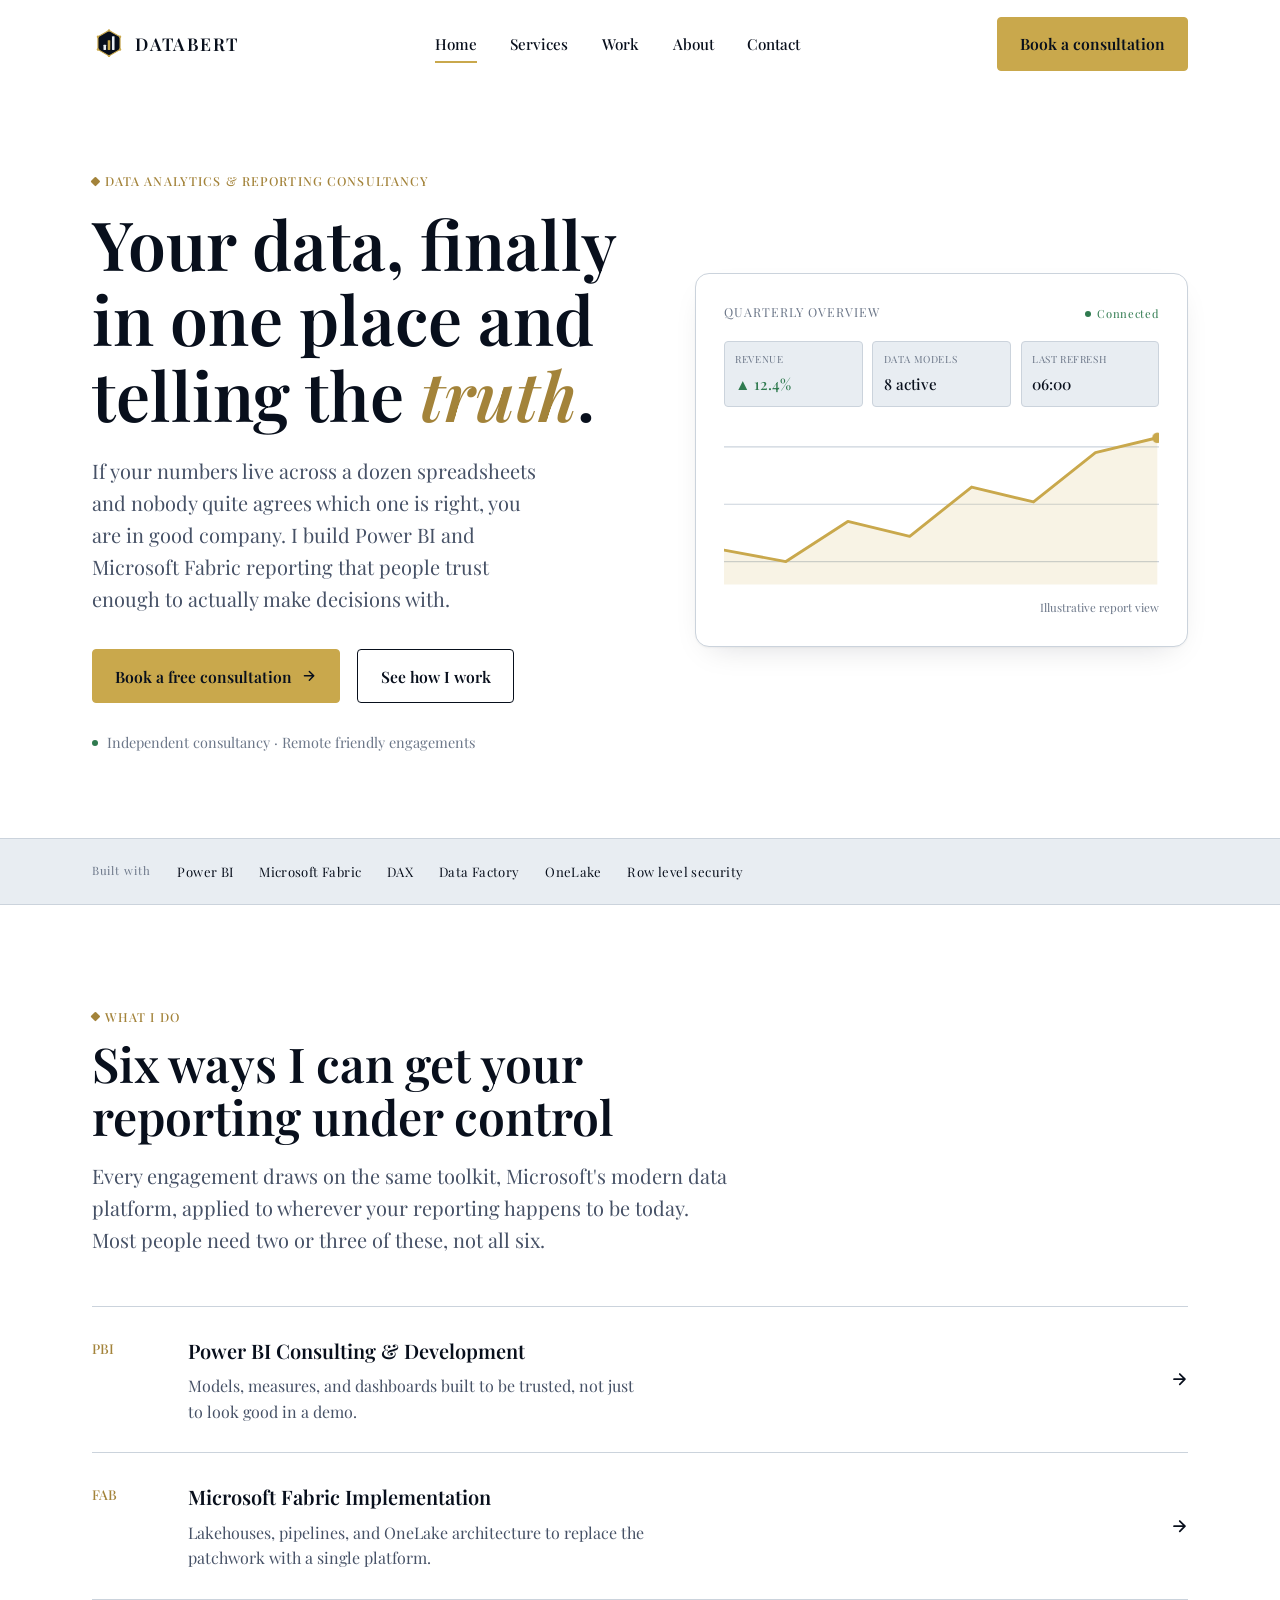
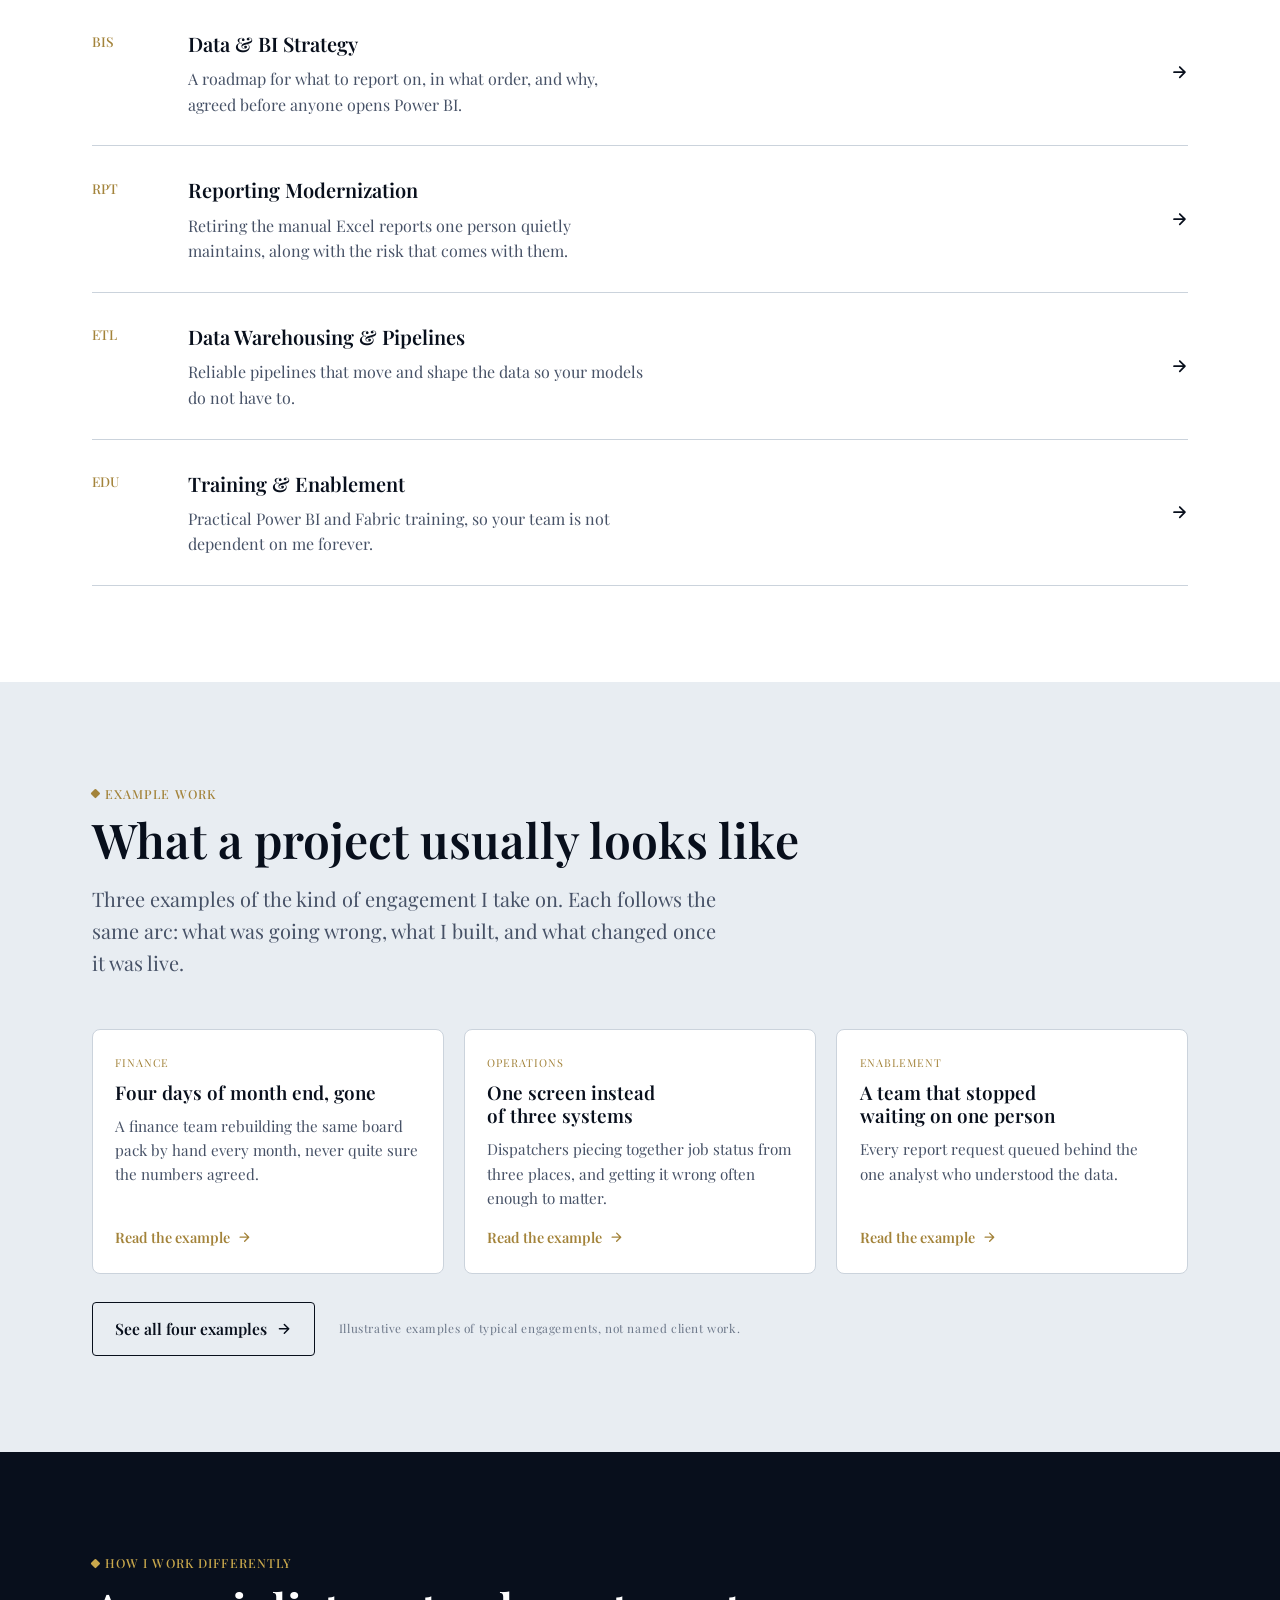
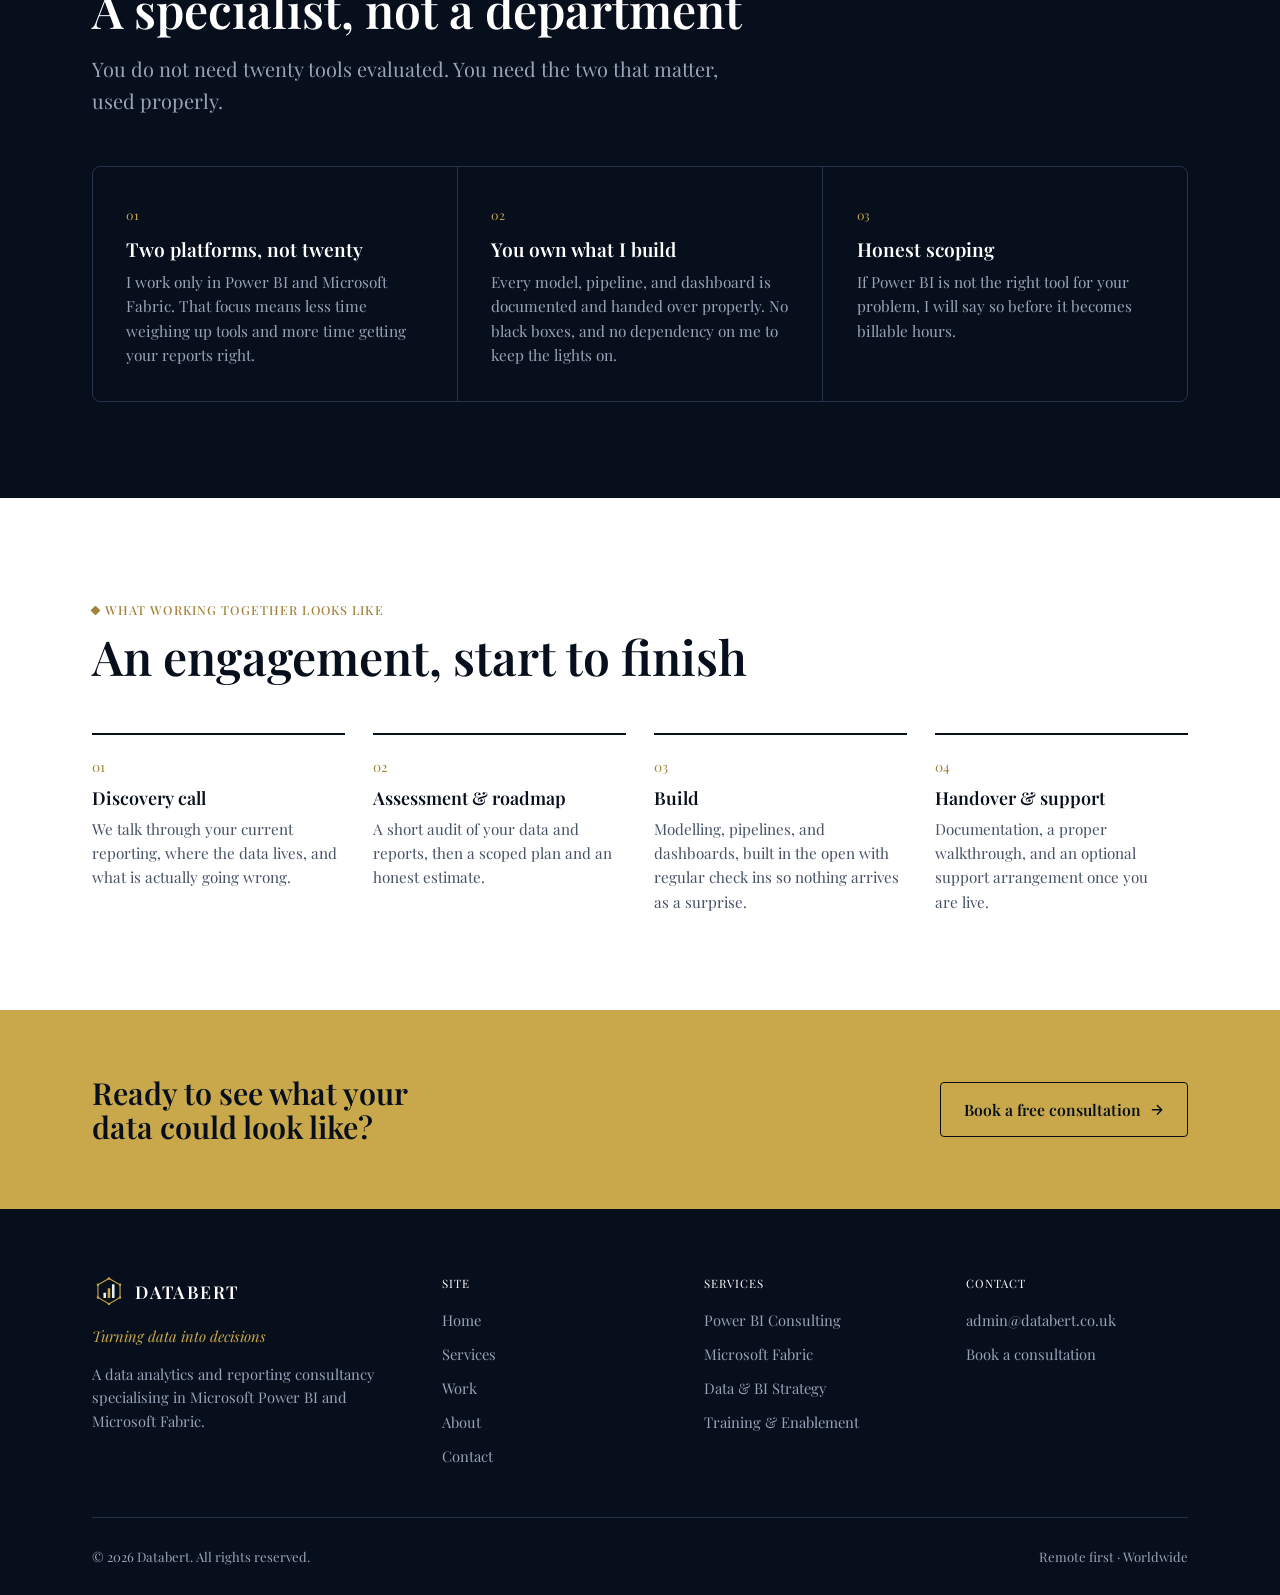
==== databertwebsite/index.html @ 3f6a96e6 "Add files via upload" ====
<!DOCTYPE html>
<html lang="en">
<head>
<meta charset="UTF-8" />
<meta name="viewport" content="width=device-width, initial-scale=1.0" />
<title>Databert · Power BI &amp; Microsoft Fabric Consultancy</title>
<meta name="description" content="Databert is a data analytics and reporting consultancy specialising in Microsoft Power BI and Microsoft Fabric. Data models, pipelines, and dashboards built to be trusted." />
<link rel="canonical" href="https://www.databert.co.uk/" />

<meta property="og:type" content="website" />
<meta property="og:title" content="Databert · Power BI & Microsoft Fabric Consultancy" />
<meta property="og:description" content="Data analytics and reporting consultancy specialising in Microsoft Power BI and Microsoft Fabric." />
<meta property="og:url" content="https://www.databert.co.uk/" />
<meta name="twitter:card" content="summary" />

<link rel="icon" type="image/svg+xml" href="assets/favicon.svg" />
<link rel="preconnect" href="https://fonts.googleapis.com" />
<link rel="preconnect" href="https://fonts.gstatic.com" crossorigin />
<link href="https://fonts.googleapis.com/css2?family=Playfair+Display:ital,wght@0,400;0,500;0,600;0,700;0,800;1,400;1,500;1,600;1,700&amp;display=swap" rel="stylesheet" />
<link rel="stylesheet" href="css/style.css" />
</head>
<body>

<header class="site-header">
  <div class="container nav">
    <a href="index.html" class="nav__brand">
      <svg class="nav__mark" viewBox="0 0 40 40" fill="none" xmlns="http://www.w3.org/2000/svg" aria-hidden="true">
        <path d="M20,4 L33,11.5 L33,26.5 L20,34 L7,26.5 L7,11.5 Z" fill="#080F1C" stroke="#C9A84C" stroke-width="1.3"/>
        <circle cx="20" cy="4" r="1.4" fill="#C9A84C"/>
        <circle cx="33" cy="11.5" r="1.4" fill="#C9A84C"/>
        <circle cx="33" cy="26.5" r="1.4" fill="#C9A84C"/>
        <circle cx="20" cy="34" r="1.4" fill="#C9A84C"/>
        <circle cx="7" cy="26.5" r="1.4" fill="#C9A84C"/>
        <circle cx="7" cy="11.5" r="1.4" fill="#C9A84C"/>
        <rect x="13.5" y="21" width="3" height="6" rx="0.5" fill="#E8EDF2"/>
        <rect x="18.5" y="15.5" width="3" height="11.5" rx="0.5" fill="#C9A84C"/>
        <rect x="23.5" y="11" width="3" height="16" rx="0.5" fill="#E8EDF2"/>
      </svg>
      <span class="nav__word">Databert</span>
    </a>
    <nav class="nav__links" aria-label="Primary">
      <a class="nav__link" href="index.html">Home</a>
      <a class="nav__link" href="services.html">Services</a>
      <a class="nav__link" href="work.html">Work</a>
      <a class="nav__link" href="about.html">About</a>
      <a class="nav__link" href="contact.html">Contact</a>
      <a class="btn btn--primary nav__cta--mobile" href="contact.html">Book a consultation</a>
    </nav>
    <div class="nav__right">
      <a class="btn btn--primary nav__cta--desktop" href="contact.html">Book a consultation</a>
      <button class="nav__toggle" aria-label="Toggle menu" aria-expanded="false">
        <span></span><span></span><span></span>
      </button>
    </div>
  </div>
</header>

<main>

  <!-- ============ HERO ============ -->
  <section class="hero">
    <div class="container hero__grid">
      <div>
        <span class="eyebrow">Data analytics &amp; reporting consultancy</span>
        <h1 class="hero__title">Your data, finally in one place and telling the <em>truth</em>.</h1>
        <p class="hero__lead">If your numbers live across a dozen spreadsheets and nobody quite agrees which one is right, you are in good company. I build Power BI and Microsoft Fabric reporting that people trust enough to actually make decisions with.</p>
        <div class="hero__actions">
          <a href="contact.html" class="btn btn--primary">
            Book a free consultation
            <svg class="btn__arrow" viewBox="0 0 16 16" fill="none" xmlns="http://www.w3.org/2000/svg" aria-hidden="true"><path d="M3.5 8h9M8.5 3.5 13 8l-4.5 4.5" stroke="currentColor" stroke-width="1.5" stroke-linecap="round" stroke-linejoin="round"/></svg>
          </a>
          <a href="services.html" class="btn btn--ghost">See how I work</a>
        </div>
        <p class="hero__meta">Independent consultancy · Remote friendly engagements</p>
      </div>

      <div>
        <div class="report-card" role="img" aria-label="Illustrative Power BI style report showing a rising trend line and summary metrics">
          <div class="report-card__head">
            <span class="report-card__title">Quarterly overview</span>
            <span class="report-card__live">Connected</span>
          </div>

          <div class="report-card__chips">
            <div class="chip">
              <span class="chip__label">Revenue</span>
              <span class="chip__value chip__value--up">▲ 12.4%</span>
            </div>
            <div class="chip">
              <span class="chip__label">Data models</span>
              <span class="chip__value">8 active</span>
            </div>
            <div class="chip">
              <span class="chip__label">Last refresh</span>
              <span class="chip__value">06:00</span>
            </div>
          </div>

          <svg class="report-card__chart" viewBox="0 0 380 140" fill="none" xmlns="http://www.w3.org/2000/svg" aria-hidden="true">
            <line class="chart-grid" x1="0" y1="20" x2="380" y2="20"/>
            <line class="chart-grid" x1="0" y1="70" x2="380" y2="70"/>
            <line class="chart-grid" x1="0" y1="120" x2="380" y2="120"/>
            <path class="chart-area" d="M0,110 L54,120 L108,85 L162,98 L216,55 L270,68 L324,25 L378,12 L378,140 L0,140 Z"/>
            <path class="chart-line chart-line--animated" d="M0,110 L54,120 L108,85 L162,98 L216,55 L270,68 L324,25 L378,12"/>
            <circle class="chart-dot" cx="378" cy="12" r="4.5"/>
          </svg>

          <p class="report-card__foot">Illustrative report view</p>
        </div>
      </div>
    </div>
  </section>

  <!-- ============ CAPABILITY STRIP ============ -->
  <div class="strip">
    <div class="container strip__inner">
      <span class="strip__label">Built with</span>
      <div class="strip__list">
        <span>Power BI</span>
        <span>Microsoft Fabric</span>
        <span>DAX</span>
        <span>Data Factory</span>
        <span>OneLake</span>
        <span>Row level security</span>
      </div>
    </div>
  </div>

  <!-- ============ SERVICES ============ -->
  <section class="section" id="services">
    <div class="container">
      <div class="section__head">
        <span class="eyebrow">What I do</span>
        <h2 class="section__title">Six ways I can get your reporting under control</h2>
        <p class="section__lead">Every engagement draws on the same toolkit, Microsoft's modern data platform, applied to wherever your reporting happens to be today. Most people need two or three of these, not all six.</p>
      </div>

      <div class="services-list">
        <a class="service-row" href="services.html#power-bi">
          <span class="service-row__code">PBI</span>
          <div class="service-row__body">
            <div class="service-row__name">Power BI Consulting &amp; Development</div>
            <p class="service-row__desc">Models, measures, and dashboards built to be trusted, not just to look good in a demo.</p>
          </div>
          <svg class="service-row__arrow" viewBox="0 0 16 16" fill="none" xmlns="http://www.w3.org/2000/svg" aria-hidden="true"><path d="M3.5 8h9M8.5 3.5 13 8l-4.5 4.5" stroke="currentColor" stroke-width="1.5" stroke-linecap="round" stroke-linejoin="round"/></svg>
        </a>
        <a class="service-row" href="services.html#fabric">
          <span class="service-row__code">FAB</span>
          <div class="service-row__body">
            <div class="service-row__name">Microsoft Fabric Implementation</div>
            <p class="service-row__desc">Lakehouses, pipelines, and OneLake architecture to replace the patchwork with a single platform.</p>
          </div>
          <svg class="service-row__arrow" viewBox="0 0 16 16" fill="none" xmlns="http://www.w3.org/2000/svg" aria-hidden="true"><path d="M3.5 8h9M8.5 3.5 13 8l-4.5 4.5" stroke="currentColor" stroke-width="1.5" stroke-linecap="round" stroke-linejoin="round"/></svg>
        </a>
        <a class="service-row" href="services.html#strategy">
          <span class="service-row__code">BIS</span>
          <div class="service-row__body">
            <div class="service-row__name">Data &amp; BI Strategy</div>
            <p class="service-row__desc">A roadmap for what to report on, in what order, and why, agreed before anyone opens Power BI.</p>
          </div>
          <svg class="service-row__arrow" viewBox="0 0 16 16" fill="none" xmlns="http://www.w3.org/2000/svg" aria-hidden="true"><path d="M3.5 8h9M8.5 3.5 13 8l-4.5 4.5" stroke="currentColor" stroke-width="1.5" stroke-linecap="round" stroke-linejoin="round"/></svg>
        </a>
        <a class="service-row" href="services.html#reporting">
          <span class="service-row__code">RPT</span>
          <div class="service-row__body">
            <div class="service-row__name">Reporting Modernization</div>
            <p class="service-row__desc">Retiring the manual Excel reports one person quietly maintains, along with the risk that comes with them.</p>
          </div>
          <svg class="service-row__arrow" viewBox="0 0 16 16" fill="none" xmlns="http://www.w3.org/2000/svg" aria-hidden="true"><path d="M3.5 8h9M8.5 3.5 13 8l-4.5 4.5" stroke="currentColor" stroke-width="1.5" stroke-linecap="round" stroke-linejoin="round"/></svg>
        </a>
        <a class="service-row" href="services.html#data-warehousing">
          <span class="service-row__code">ETL</span>
          <div class="service-row__body">
            <div class="service-row__name">Data Warehousing &amp; Pipelines</div>
            <p class="service-row__desc">Reliable pipelines that move and shape the data so your models do not have to.</p>
          </div>
          <svg class="service-row__arrow" viewBox="0 0 16 16" fill="none" xmlns="http://www.w3.org/2000/svg" aria-hidden="true"><path d="M3.5 8h9M8.5 3.5 13 8l-4.5 4.5" stroke="currentColor" stroke-width="1.5" stroke-linecap="round" stroke-linejoin="round"/></svg>
        </a>
        <a class="service-row" href="services.html#training">
          <span class="service-row__code">EDU</span>
          <div class="service-row__body">
            <div class="service-row__name">Training &amp; Enablement</div>
            <p class="service-row__desc">Practical Power BI and Fabric training, so your team is not dependent on me forever.</p>
          </div>
          <svg class="service-row__arrow" viewBox="0 0 16 16" fill="none" xmlns="http://www.w3.org/2000/svg" aria-hidden="true"><path d="M3.5 8h9M8.5 3.5 13 8l-4.5 4.5" stroke="currentColor" stroke-width="1.5" stroke-linecap="round" stroke-linejoin="round"/></svg>
        </a>
      </div>
    </div>
  </section>

  <!-- ============ EXAMPLE WORK ============ -->
  <section class="section section--alt">
    <div class="container">
      <div class="section__head">
        <span class="eyebrow">Example work</span>
        <h2 class="section__title">What a project usually looks like</h2>
        <p class="section__lead">Three examples of the kind of engagement I take on. Each follows the same arc: what was going wrong, what I built, and what changed once it was live.</p>
      </div>

      <div class="case-grid">
        <a class="case-card" href="work.html#month-end">
          <span class="case-card__tag">Finance</span>
          <h3 class="case-card__title">Four days of month end, gone</h3>
          <p class="case-card__desc">A finance team rebuilding the same board pack by hand every month, never quite sure the numbers agreed.</p>
          <span class="case-card__more">Read the example
            <svg class="btn__arrow" viewBox="0 0 16 16" fill="none" xmlns="http://www.w3.org/2000/svg" aria-hidden="true"><path d="M3.5 8h9M8.5 3.5 13 8l-4.5 4.5" stroke="currentColor" stroke-width="1.5" stroke-linecap="round" stroke-linejoin="round"/></svg>
          </span>
        </a>
        <a class="case-card" href="work.html#operations">
          <span class="case-card__tag">Operations</span>
          <h3 class="case-card__title">One screen instead of three systems</h3>
          <p class="case-card__desc">Dispatchers piecing together job status from three places, and getting it wrong often enough to matter.</p>
          <span class="case-card__more">Read the example
            <svg class="btn__arrow" viewBox="0 0 16 16" fill="none" xmlns="http://www.w3.org/2000/svg" aria-hidden="true"><path d="M3.5 8h9M8.5 3.5 13 8l-4.5 4.5" stroke="currentColor" stroke-width="1.5" stroke-linecap="round" stroke-linejoin="round"/></svg>
          </span>
        </a>
        <a class="case-card" href="work.html#self-service">
          <span class="case-card__tag">Enablement</span>
          <h3 class="case-card__title">A team that stopped waiting on one person</h3>
          <p class="case-card__desc">Every report request queued behind the one analyst who understood the data.</p>
          <span class="case-card__more">Read the example
            <svg class="btn__arrow" viewBox="0 0 16 16" fill="none" xmlns="http://www.w3.org/2000/svg" aria-hidden="true"><path d="M3.5 8h9M8.5 3.5 13 8l-4.5 4.5" stroke="currentColor" stroke-width="1.5" stroke-linecap="round" stroke-linejoin="round"/></svg>
          </span>
        </a>
      </div>

      <div class="case-foot">
        <a href="work.html" class="btn btn--ghost">
          See all four examples
          <svg class="btn__arrow" viewBox="0 0 16 16" fill="none" xmlns="http://www.w3.org/2000/svg" aria-hidden="true"><path d="M3.5 8h9M8.5 3.5 13 8l-4.5 4.5" stroke="currentColor" stroke-width="1.5" stroke-linecap="round" stroke-linejoin="round"/></svg>
        </a>
        <p class="case-note">Illustrative examples of typical engagements, not named client work.</p>
      </div>
    </div>
  </section>

  <!-- ============ WHY DATABERT ============ -->
  <section class="section section--dark">
    <div class="container">
      <div class="section__head">
        <span class="eyebrow">How I work differently</span>
        <h2 class="section__title">A specialist, not a department</h2>
        <p class="section__lead">You do not need twenty tools evaluated. You need the two that matter, used properly.</p>
      </div>

      <div class="principles">
        <div class="principle-card">
          <span class="principle-card__num">01</span>
          <h3 class="principle-card__title">Two platforms, not twenty</h3>
          <p class="principle-card__desc">I work only in Power BI and Microsoft Fabric. That focus means less time weighing up tools and more time getting your reports right.</p>
        </div>
        <div class="principle-card">
          <span class="principle-card__num">02</span>
          <h3 class="principle-card__title">You own what I build</h3>
          <p class="principle-card__desc">Every model, pipeline, and dashboard is documented and handed over properly. No black boxes, and no dependency on me to keep the lights on.</p>
        </div>
        <div class="principle-card">
          <span class="principle-card__num">03</span>
          <h3 class="principle-card__title">Honest scoping</h3>
          <p class="principle-card__desc">If Power BI is not the right tool for your problem, I will say so before it becomes billable hours.</p>
        </div>
      </div>
    </div>
  </section>

  <!-- ============ PROCESS ============ -->
  <section class="section">
    <div class="container">
      <div class="section__head">
        <span class="eyebrow">What working together looks like</span>
        <h2 class="section__title">An engagement, start to finish</h2>
      </div>

      <div class="process">
        <div class="process__step">
          <span class="process__num">01</span>
          <h3 class="process__title">Discovery call</h3>
          <p class="process__desc">We talk through your current reporting, where the data lives, and what is actually going wrong.</p>
        </div>
        <div class="process__step">
          <span class="process__num">02</span>
          <h3 class="process__title">Assessment &amp; roadmap</h3>
          <p class="process__desc">A short audit of your data and reports, then a scoped plan and an honest estimate.</p>
        </div>
        <div class="process__step">
          <span class="process__num">03</span>
          <h3 class="process__title">Build</h3>
          <p class="process__desc">Modelling, pipelines, and dashboards, built in the open with regular check ins so nothing arrives as a surprise.</p>
        </div>
        <div class="process__step">
          <span class="process__num">04</span>
          <h3 class="process__title">Handover &amp; support</h3>
          <p class="process__desc">Documentation, a proper walkthrough, and an optional support arrangement once you are live.</p>
        </div>
      </div>
    </div>
  </section>

  <!-- ============ CTA BAND ============ -->
  <section class="cta-band">
    <div class="container cta-band__inner">
      <h2 class="cta-band__title">Ready to see what your data could look like?</h2>
      <a href="contact.html" class="btn btn--ghost">
        Book a free consultation
        <svg class="btn__arrow" viewBox="0 0 16 16" fill="none" xmlns="http://www.w3.org/2000/svg" aria-hidden="true"><path d="M3.5 8h9M8.5 3.5 13 8l-4.5 4.5" stroke="currentColor" stroke-width="1.5" stroke-linecap="round" stroke-linejoin="round"/></svg>
      </a>
    </div>
  </section>

</main>

<footer class="site-footer">
  <div class="container">
    <div class="footer__grid">
      <div>
        <a href="index.html" class="footer__brand">
          <svg class="nav__mark" viewBox="0 0 40 40" fill="none" xmlns="http://www.w3.org/2000/svg" aria-hidden="true">
            <path d="M20,4 L33,11.5 L33,26.5 L20,34 L7,26.5 L7,11.5 Z" fill="#080F1C" stroke="#C9A84C" stroke-width="1.3"/>
            <circle cx="20" cy="4" r="1.4" fill="#C9A84C"/>
            <circle cx="33" cy="11.5" r="1.4" fill="#C9A84C"/>
            <circle cx="33" cy="26.5" r="1.4" fill="#C9A84C"/>
            <circle cx="20" cy="34" r="1.4" fill="#C9A84C"/>
            <circle cx="7" cy="26.5" r="1.4" fill="#C9A84C"/>
            <circle cx="7" cy="11.5" r="1.4" fill="#C9A84C"/>
            <rect x="13.5" y="21" width="3" height="6" rx="0.5" fill="#E8EDF2"/>
            <rect x="18.5" y="15.5" width="3" height="11.5" rx="0.5" fill="#C9A84C"/>
            <rect x="23.5" y="11" width="3" height="16" rx="0.5" fill="#E8EDF2"/>
          </svg>
          <span class="nav__word">Databert</span>
        </a>
        <p class="footer__tagline">Turning data into decisions</p>
        <p class="footer__desc">A data analytics and reporting consultancy specialising in Microsoft Power BI and Microsoft Fabric.</p>
      </div>

      <div>
        <div class="footer__heading">Site</div>
        <div class="footer__links">
          <a href="index.html">Home</a>
          <a href="services.html">Services</a>
          <a href="work.html">Work</a>
          <a href="about.html">About</a>
          <a href="contact.html">Contact</a>
        </div>
      </div>

      <div>
        <div class="footer__heading">Services</div>
        <div class="footer__links">
          <a href="services.html#power-bi">Power BI Consulting</a>
          <a href="services.html#fabric">Microsoft Fabric</a>
          <a href="services.html#strategy">Data &amp; BI Strategy</a>
          <a href="services.html#training">Training &amp; Enablement</a>
        </div>
      </div>

      <div>
        <div class="footer__heading">Contact</div>
        <div class="footer__links">
          <a href="mailto:admin@databert.co.uk">admin@databert.co.uk</a>
          <a href="contact.html">Book a consultation</a>
        </div>
      </div>
    </div>

    <div class="footer__bottom">
      <span>© <span data-year>2026</span> Databert. All rights reserved.</span>
      <span>Remote first · Worldwide</span>
    </div>
  </div>
</footer>

<script src="js/main.js"></script>
</body>
</html>
---- databertwebsite/css/style.css ----
/* ==========================================================================
   Databert — design tokens & base
   ========================================================================== */

:root {
  /* color */
  --ink-950: #080f1c;
  --ink-900: #0d1526;
  --ink-800: #141f35;
  --ink-line-dark: #263248;
  --paper-0: #ffffff;
  --paper-50: #e8edf2;
  --paper-100: #dde3ea;
  --line-200: #cbd3dc;
  --slate-500: #465166;
  --slate-400: #6b7688;
  --slate-on-dark: #98a3b8;
  --accent-500: #c9a84c;
  --accent-600: #a3833a;
  --accent-tint: #f3e8ce;
  --ok-600: #2f7a4f;
  --err-600: #b3432f;

  /* type */
  --font-display: "Playfair Display", ui-serif, Georgia, serif;
  --font-body: "Playfair Display", ui-serif, Georgia, serif;
  --font-mono: "Playfair Display", ui-serif, Georgia, serif;

  --fs-display-xl: clamp(2.75rem, 2.15rem + 2.6vw, 4.4rem);
  --fs-display-lg: clamp(2.1rem, 1.75rem + 1.6vw, 3rem);
  --fs-display-md: clamp(1.5rem, 1.32rem + 0.8vw, 1.9rem);
  --fs-lead: clamp(1.08rem, 1rem + 0.35vw, 1.25rem);
  --fs-body: 1rem;
  --fs-small: 0.9rem;
  --fs-tag: 0.78rem;

  /* layout */
  --container: 1180px;
  --side-pad: clamp(1.25rem, 1rem + 2vw, 3rem);
  --section-py: clamp(4rem, 3.2rem + 3.5vw, 7rem);
  --radius-sm: 4px;
  --radius-md: 8px;
  --radius-lg: 14px;
  --shadow-card: 0 1px 2px rgba(8, 15, 28, 0.04), 0 12px 32px -16px rgba(8, 15, 28, 0.18);
}

/* ---- reset ---- */
*,
*::before,
*::after {
  box-sizing: border-box;
}

* {
  margin: 0;
}

html {
  -webkit-text-size-adjust: 100%;
  scroll-behavior: smooth;
}

body {
  min-height: 100vh;
  font-family: var(--font-body);
  font-size: var(--fs-body);
  line-height: 1.6;
  color: var(--ink-950);
  background: var(--paper-0);
  -webkit-font-smoothing: antialiased;
}

img,
svg {
  display: block;
  max-width: 100%;
}

a {
  color: inherit;
}

input,
button,
textarea,
select {
  font: inherit;
  color: inherit;
}

button {
  cursor: pointer;
}

ul {
  list-style: none;
  padding: 0;
}

h1,
h2,
h3,
h4 {
  font-family: var(--font-display);
  font-weight: 600;
  line-height: 1.12;
  text-wrap: balance;
  color: var(--ink-950);
}

p {
  text-wrap: pretty;
}

:focus-visible {
  outline: 2px solid var(--accent-600);
  outline-offset: 3px;
}

@media (prefers-reduced-motion: reduce) {
  html {
    scroll-behavior: auto;
  }
  *,
  *::before,
  *::after {
    animation-duration: 0.001ms !important;
    animation-iteration-count: 1 !important;
    transition-duration: 0.001ms !important;
    scroll-behavior: auto !important;
  }
}

/* ==========================================================================
   Layout helpers
   ========================================================================== */

.container {
  width: 100%;
  max-width: var(--container);
  margin-inline: auto;
  padding-inline: var(--side-pad);
}

.section {
  padding-block: var(--section-py);
  background: var(--paper-0);
}

.section--alt {
  background: var(--paper-50);
}

.section--dark {
  background: var(--ink-950);
  color: var(--paper-50);
}

.section--dark h2,
.section--dark h3 {
  color: var(--paper-0);
}

.section--tight {
  padding-block: clamp(2.5rem, 2rem + 2vw, 4rem);
}

.section__head {
  max-width: 46rem;
  margin-bottom: clamp(2.25rem, 1.9rem + 1.5vw, 3.5rem);
}

.section__head--center {
  margin-inline: auto;
  text-align: center;
}

.section__title {
  font-size: var(--fs-display-lg);
  margin-top: 0.6rem;
}

.section__lead {
  margin-top: 1rem;
  font-size: var(--fs-lead);
  color: var(--slate-500);
  max-width: 40rem;
}

.section--dark .section__lead {
  color: var(--slate-on-dark);
}

.eyebrow {
  display: inline-flex;
  align-items: center;
  gap: 0.5em;
  font-family: var(--font-mono);
  font-size: var(--fs-tag);
  font-weight: 500;
  letter-spacing: 0.09em;
  text-transform: uppercase;
  color: var(--accent-600);
}

.section--dark .eyebrow {
  color: var(--accent-500);
}

.eyebrow::before {
  content: "";
  width: 0.55em;
  height: 0.55em;
  background: currentColor;
  border-radius: 1px;
  transform: rotate(45deg);
  flex: none;
}

/* ==========================================================================
   Buttons & tags
   ========================================================================== */

.btn {
  display: inline-flex;
  align-items: center;
  gap: 0.55rem;
  font-family: var(--font-body);
  font-weight: 600;
  font-size: 0.98rem;
  padding: 0.85rem 1.4rem;
  border-radius: var(--radius-sm);
  border: 1px solid transparent;
  text-decoration: none;
  transition: transform 0.15s ease, background-color 0.15s ease, border-color 0.15s ease, color 0.15s ease;
  white-space: nowrap;
}

.btn:hover {
  transform: translateY(-1px);
}

.btn--primary {
  background: var(--accent-500);
  color: var(--ink-950);
  border-color: var(--accent-500);
}

.btn--primary:hover {
  background: var(--accent-600);
  border-color: var(--accent-600);
  color: var(--paper-0);
}

.btn--ghost {
  background: transparent;
  border-color: var(--ink-950);
  color: var(--ink-950);
}

.btn--ghost:hover {
  background: var(--ink-950);
  color: var(--paper-0);
}

.section--dark .btn--ghost {
  border-color: var(--paper-50);
  color: var(--paper-50);
}

.section--dark .btn--ghost:hover {
  background: var(--paper-50);
  color: var(--ink-950);
}

.btn--block {
  width: 100%;
  justify-content: center;
}

.btn__arrow {
  width: 1em;
  height: 1em;
  flex: none;
  transition: transform 0.15s ease;
}

.btn:hover .btn__arrow {
  transform: translateX(3px);
}

.btn[disabled] {
  opacity: 0.6;
  cursor: not-allowed;
  transform: none;
}

/* ==========================================================================
   Header / nav
   ========================================================================== */

.site-header {
  position: sticky;
  top: 0;
  z-index: 50;
  background: rgba(255, 255, 255, 0.86);
  backdrop-filter: saturate(180%) blur(10px);
  -webkit-backdrop-filter: saturate(180%) blur(10px);
  border-bottom: 1px solid transparent;
  transition: border-color 0.2s ease, box-shadow 0.2s ease;
}

.site-header.is-scrolled {
  border-bottom-color: var(--line-200);
  box-shadow: 0 8px 24px -20px rgba(8, 15, 28, 0.35);
}

.nav {
  display: flex;
  align-items: center;
  justify-content: space-between;
  gap: 1.5rem;
  padding-block: 1.05rem;
}

.nav__brand {
  display: inline-flex;
  align-items: center;
  gap: 0.6rem;
  text-decoration: none;
  color: var(--ink-950);
  flex: none;
}

.nav__mark {
  width: 34px;
  height: 34px;
  flex: none;
}

.nav__word {
  font-family: var(--font-display);
  font-weight: 600;
  font-size: 1.1rem;
  letter-spacing: 0.08em;
  text-transform: uppercase;
}

.footer__tagline {
  font-family: var(--font-display);
  font-style: italic;
  font-size: 0.92rem;
  color: var(--accent-500);
  margin-bottom: 0.9rem;
}

.nav__links {
  display: flex;
  align-items: center;
  gap: 2.1rem;
  font-size: 0.95rem;
  font-weight: 500;
}

.nav__link {
  position: relative;
  text-decoration: none;
  color: var(--ink-950);
  padding-block: 0.3rem;
}

.nav__link::after {
  content: "";
  position: absolute;
  left: 0;
  right: 100%;
  bottom: -2px;
  height: 2px;
  background: var(--accent-500);
  transition: right 0.2s ease;
}

.nav__link:hover::after,
.nav__link.is-active::after {
  right: 0;
}

.nav__right {
  display: flex;
  align-items: center;
  gap: 1.5rem;
}

.nav__cta--mobile {
  display: none;
}

.nav__toggle {
  display: none;
  flex-direction: column;
  justify-content: center;
  gap: 5px;
  width: 40px;
  height: 40px;
  background: none;
  border: 1px solid var(--line-200);
  border-radius: var(--radius-sm);
  flex: none;
}

.nav__toggle span {
  display: block;
  height: 2px;
  width: 18px;
  margin-inline: auto;
  background: var(--ink-950);
  transition: transform 0.2s ease, opacity 0.2s ease;
}

.nav__toggle[aria-expanded="true"] span:nth-child(1) {
  transform: translateY(7px) rotate(45deg);
}

.nav__toggle[aria-expanded="true"] span:nth-child(2) {
  opacity: 0;
}

.nav__toggle[aria-expanded="true"] span:nth-child(3) {
  transform: translateY(-7px) rotate(-45deg);
}

@media (max-width: 860px) {
  .nav__toggle {
    display: flex;
  }

  .nav__links {
    position: fixed;
    inset: 68px 0 0 0;
    height: 0;
    overflow: hidden;
    flex-direction: column;
    align-items: flex-start;
    gap: 0;
    background: var(--paper-0);
    padding-inline: var(--side-pad);
    transition: height 0.25s ease;
  }

  .site-header.nav-open .nav__links {
    height: calc(100vh - 68px);
    overflow-y: auto;
  }

  .nav__links .nav__link {
    width: 100%;
    padding-block: 1rem;
    border-bottom: 1px solid var(--line-200);
    font-size: 1.05rem;
  }

  .nav__cta--mobile {
    display: inline-flex;
    margin-top: 1.5rem;
    width: 100%;
  }

  .nav__cta--desktop {
    display: none;
  }
}

/* ==========================================================================
   Hero
   ========================================================================== */

.hero {
  padding-block: clamp(3rem, 2.4rem + 3vw, 6rem) clamp(3.5rem, 2.8rem + 3vw, 6rem);
}

.hero__grid {
  display: grid;
  grid-template-columns: minmax(0, 1.05fr) minmax(0, 0.95fr);
  gap: clamp(2.5rem, 2rem + 2vw, 5rem);
  align-items: center;
}

.hero__title {
  font-size: var(--fs-display-xl);
  margin-top: 0.9rem;
  max-width: 16ch;
}

.hero__title em {
  font-style: italic;
  color: var(--accent-600);
}

.hero__lead {
  margin-top: 1.4rem;
  font-size: var(--fs-lead);
  color: var(--slate-500);
  max-width: 38ch;
}

.hero__actions {
  display: flex;
  flex-wrap: wrap;
  align-items: center;
  gap: 1.1rem;
  margin-top: 2.1rem;
}

.hero__meta {
  margin-top: 1.75rem;
  font-size: var(--fs-small);
  color: var(--slate-400);
  display: flex;
  align-items: center;
  gap: 0.6rem;
}

.hero__meta::before {
  content: "";
  width: 6px;
  height: 6px;
  border-radius: 50%;
  background: var(--ok-600);
  flex: none;
}

/* ---- hero report mock panel ---- */

.report-card {
  position: relative;
  background: var(--paper-0);
  border: 1px solid var(--line-200);
  border-radius: var(--radius-lg);
  box-shadow: var(--shadow-card);
  padding: clamp(1.25rem, 1rem + 1vw, 1.75rem);
  overflow: hidden;
}

.report-card__head {
  display: flex;
  align-items: baseline;
  justify-content: space-between;
  margin-bottom: 1.1rem;
}

.report-card__title {
  font-family: var(--font-mono);
  font-size: 0.78rem;
  letter-spacing: 0.08em;
  text-transform: uppercase;
  color: var(--slate-400);
}

.report-card__live {
  display: inline-flex;
  align-items: center;
  gap: 0.4rem;
  font-family: var(--font-mono);
  font-size: 0.7rem;
  color: var(--ok-600);
  letter-spacing: 0.06em;
}

.report-card__live::before {
  content: "";
  width: 6px;
  height: 6px;
  border-radius: 50%;
  background: var(--ok-600);
}

.report-card__chips {
  display: grid;
  grid-template-columns: repeat(3, 1fr);
  gap: 0.6rem;
  margin-bottom: 1.1rem;
}

.chip {
  border: 1px solid var(--line-200);
  border-radius: var(--radius-sm);
  padding: 0.55rem 0.65rem;
  background: var(--paper-50);
}

.chip__label {
  display: block;
  font-family: var(--font-mono);
  font-size: 0.62rem;
  letter-spacing: 0.06em;
  text-transform: uppercase;
  color: var(--slate-400);
  margin-bottom: 0.3rem;
}

.chip__value {
  font-family: var(--font-mono);
  font-size: 0.95rem;
  font-weight: 500;
  color: var(--ink-950);
}

.chip__value--up {
  color: var(--ok-600);
}

.report-card__chart {
  width: 100%;
  height: auto;
}

.report-card__foot {
  margin-top: 0.9rem;
  font-size: 0.72rem;
  color: var(--slate-400);
  text-align: right;
}

.chart-line {
  fill: none;
  stroke: var(--accent-500);
  stroke-width: 2.5;
  stroke-linecap: round;
  stroke-linejoin: round;
}

.chart-line--animated {
  stroke-dasharray: 430;
  stroke-dashoffset: 430;
  animation: draw-line 1.6s 0.3s cubic-bezier(0.65, 0, 0.35, 1) forwards;
}

.chart-area {
  opacity: 0.14;
  fill: var(--accent-500);
}

.chart-dot {
  fill: var(--accent-500);
  opacity: 0;
  animation: pop-in 0.4s 1.7s ease forwards;
}

.chart-grid {
  stroke: var(--line-200);
  stroke-width: 1;
}

@keyframes draw-line {
  to {
    stroke-dashoffset: 0;
  }
}

@keyframes pop-in {
  to {
    opacity: 1;
  }
}

@media (prefers-reduced-motion: reduce) {
  .chart-line--animated {
    stroke-dashoffset: 0;
    animation: none;
  }
  .chart-dot {
    opacity: 1;
    animation: none;
  }
}

@media (max-width: 980px) {
  .hero__grid {
    grid-template-columns: 1fr;
  }

  .hero__title {
    max-width: none;
  }
}

/* ==========================================================================
   Capability strip
   ========================================================================== */

.strip {
  border-top: 1px solid var(--line-200);
  border-bottom: 1px solid var(--line-200);
  background: var(--paper-50);
  padding-block: 1.4rem;
}

.strip__inner {
  display: flex;
  align-items: center;
  gap: clamp(1rem, 0.7rem + 1.2vw, 2.5rem);
  flex-wrap: wrap;
}

.strip__label {
  font-family: var(--font-mono);
  font-size: 0.72rem;
  letter-spacing: 0.08em;
  color: var(--slate-400);
  flex: none;
}

.strip__list {
  display: flex;
  flex-wrap: wrap;
  gap: clamp(1rem, 0.8rem + 1vw, 2.25rem);
  font-family: var(--font-mono);
  font-size: 0.82rem;
  letter-spacing: 0.03em;
  color: var(--ink-950);
}

/* ==========================================================================
   Services ledger
   ========================================================================== */

.services-list {
  border-top: 1px solid var(--line-200);
}

.service-row {
  display: grid;
  grid-template-columns: 4.5rem minmax(0, 1fr) auto;
  gap: 1.5rem;
  align-items: start;
  padding-block: 1.75rem;
  border-bottom: 1px solid var(--line-200);
  text-decoration: none;
  color: inherit;
  transition: background-color 0.2s ease;
}

a.service-row:hover {
  background: var(--paper-50);
}

.service-row__code {
  font-family: var(--font-mono);
  font-size: 0.85rem;
  font-weight: 500;
  color: var(--accent-600);
  padding-top: 0.2rem;
}

.service-row__name {
  font-family: var(--font-display);
  font-size: 1.25rem;
  font-weight: 600;
  margin-bottom: 0.4rem;
}

.service-row__desc {
  color: var(--slate-500);
  max-width: 46ch;
}

.service-row__arrow {
  width: 1.15rem;
  height: 1.15rem;
  align-self: center;
  color: var(--ink-950);
  transition: transform 0.2s ease;
  flex: none;
}

a.service-row:hover .service-row__arrow {
  transform: translateX(4px);
}

@media (max-width: 640px) {
  .service-row {
    grid-template-columns: 3rem 1fr;
  }
  .service-row__arrow {
    display: none;
  }
}

/* ==========================================================================
   Principle / value cards
   ========================================================================== */

.principles {
  display: grid;
  grid-template-columns: repeat(3, 1fr);
  gap: 1px;
  background: var(--ink-line-dark);
  border: 1px solid var(--ink-line-dark);
  border-radius: var(--radius-md);
  overflow: hidden;
}

.principle-card {
  background: var(--ink-950);
  padding: clamp(1.5rem, 1.3rem + 1vw, 2.25rem);
}

.principle-card__num {
  font-family: var(--font-mono);
  font-size: 0.78rem;
  color: var(--accent-500);
  letter-spacing: 0.05em;
}

.principle-card__title {
  font-family: var(--font-display);
  font-size: 1.2rem;
  color: var(--paper-0);
  margin-top: 0.75rem;
  margin-bottom: 0.6rem;
}

.principle-card__desc {
  color: var(--slate-on-dark);
  font-size: 0.96rem;
}

@media (max-width: 780px) {
  .principles {
    grid-template-columns: 1fr;
  }
}

/* ==========================================================================
   Process steps
   ========================================================================== */

.process {
  display: grid;
  grid-template-columns: repeat(4, 1fr);
  gap: 1.75rem;
}

.process__step {
  border-top: 2px solid var(--ink-950);
  padding-top: 1.1rem;
}

.process__num {
  font-family: var(--font-mono);
  font-size: 0.85rem;
  color: var(--accent-600);
}

.process__title {
  font-family: var(--font-display);
  font-size: 1.12rem;
  font-weight: 600;
  margin-top: 0.6rem;
  margin-bottom: 0.55rem;
}

.process__desc {
  color: var(--slate-500);
  font-size: 0.95rem;
}

@media (max-width: 900px) {
  .process {
    grid-template-columns: repeat(2, 1fr);
  }
}

@media (max-width: 560px) {
  .process {
    grid-template-columns: 1fr;
  }
}

/* ==========================================================================
   CTA band
   ========================================================================== */

.cta-band {
  background: var(--accent-500);
  padding-block: clamp(3rem, 2.5rem + 2vw, 4.5rem);
}

.cta-band__inner {
  display: flex;
  align-items: center;
  justify-content: space-between;
  gap: 2rem;
  flex-wrap: wrap;
}

.cta-band__title {
  font-size: var(--fs-display-md);
  color: var(--ink-950);
  max-width: 22ch;
}

.cta-band .btn--ghost {
  border-color: var(--ink-950);
  color: var(--ink-950);
}

.cta-band .btn--ghost:hover {
  background: var(--ink-950);
  color: var(--accent-500);
}

/* ==========================================================================
   Footer
   ========================================================================== */

.site-footer {
  background: var(--ink-950);
  color: var(--slate-on-dark);
  padding-block: clamp(3rem, 2.5rem + 2vw, 4.5rem) 1.75rem;
}

.footer__grid {
  display: grid;
  grid-template-columns: 1.4fr 1fr 1fr 1fr;
  gap: 2.5rem;
  padding-bottom: 3rem;
}

.footer__brand {
  display: inline-flex;
  align-items: center;
  gap: 0.6rem;
  text-decoration: none;
  color: var(--paper-0);
  margin-bottom: 1rem;
}

.footer__brand .nav__word {
  color: var(--paper-0);
}

.footer__desc {
  max-width: 32ch;
  font-size: 0.92rem;
}

.footer__heading {
  font-family: var(--font-mono);
  font-size: 0.72rem;
  letter-spacing: 0.08em;
  text-transform: uppercase;
  color: var(--paper-0);
  margin-bottom: 1rem;
}

.footer__links {
  display: flex;
  flex-direction: column;
  gap: 0.65rem;
  font-size: 0.92rem;
}

.footer__links a {
  text-decoration: none;
  color: var(--slate-on-dark);
  transition: color 0.15s ease;
}

.footer__links a:hover {
  color: var(--paper-0);
}

.footer__bottom {
  display: flex;
  align-items: center;
  justify-content: space-between;
  gap: 1rem;
  flex-wrap: wrap;
  padding-top: 1.75rem;
  border-top: 1px solid var(--ink-line-dark);
  font-size: 0.82rem;
}

@media (max-width: 780px) {
  .footer__grid {
    grid-template-columns: repeat(2, 1fr);
  }
}

@media (max-width: 480px) {
  .footer__grid {
    grid-template-columns: 1fr;
    gap: 2rem;
  }
}

/* ==========================================================================
   Page header (interior pages)
   ========================================================================== */

.page-header {
  padding-block: clamp(3rem, 2.4rem + 3vw, 5rem) clamp(2rem, 1.6rem + 2vw, 3rem);
}

.page-header__title {
  font-size: var(--fs-display-lg);
  margin-top: 0.75rem;
  max-width: 22ch;
}

.page-header__lead {
  margin-top: 1.1rem;
  font-size: var(--fs-lead);
  color: var(--slate-500);
  max-width: 50ch;
}

.breadcrumb {
  font-family: var(--font-mono);
  font-size: 0.78rem;
  color: var(--slate-400);
  display: flex;
  gap: 0.5rem;
  align-items: center;
}

.breadcrumb a {
  text-decoration: none;
  color: var(--slate-400);
}

.breadcrumb a:hover {
  color: var(--ink-950);
}

/* ==========================================================================
   Service detail sections
   ========================================================================== */

.service-detail {
  scroll-margin-top: 90px;
  padding-block: clamp(2.5rem, 2rem + 2vw, 4rem);
  border-top: 1px solid var(--line-200);
}

.service-detail__grid {
  display: grid;
  grid-template-columns: minmax(0, 0.85fr) minmax(0, 1.15fr);
  gap: clamp(2rem, 1.6rem + 2vw, 4rem);
}

.service-detail__code {
  font-family: var(--font-mono);
  color: var(--accent-600);
  font-size: 0.85rem;
  margin-bottom: 0.75rem;
  display: block;
}

.service-detail__title {
  font-size: var(--fs-display-md);
}

.service-detail__intro {
  margin-top: 1rem;
  color: var(--slate-500);
  font-size: var(--fs-lead);
}

.service-detail__list {
  display: flex;
  flex-direction: column;
  gap: 0.9rem;
}

.service-detail__list li {
  display: flex;
  gap: 0.75rem;
  align-items: flex-start;
  font-size: 0.98rem;
}

.check {
  width: 1.15rem;
  height: 1.15rem;
  flex: none;
  color: var(--accent-600);
  margin-top: 0.15rem;
}

.service-detail__cta {
  margin-top: 1.75rem;
}

@media (max-width: 820px) {
  .service-detail__grid {
    grid-template-columns: 1fr;
  }
}

/* ==========================================================================
   About page
   ========================================================================== */

.value-grid {
  display: grid;
  grid-template-columns: repeat(2, 1fr);
  gap: 1px;
  background: var(--line-200);
  border: 1px solid var(--line-200);
}

.value-card {
  background: var(--paper-0);
  padding: clamp(1.5rem, 1.3rem + 1vw, 2.25rem);
}

.value-card__title {
  font-family: var(--font-display);
  font-size: 1.15rem;
  margin-bottom: 0.65rem;
}

.value-card__desc {
  color: var(--slate-500);
  font-size: 0.97rem;
}

@media (max-width: 700px) {
  .value-grid {
    grid-template-columns: 1fr;
  }
}

.prose {
  max-width: 62ch;
  font-size: var(--fs-lead);
  color: var(--slate-500);
}

.prose + .prose {
  margin-top: 1.1rem;
}

.founder {
  display: grid;
  grid-template-columns: auto minmax(0, 1fr);
  gap: 2rem;
  align-items: start;
  background: var(--paper-50);
  border: 1px solid var(--line-200);
  border-radius: var(--radius-md);
  padding: clamp(1.5rem, 1.2rem + 1.5vw, 2.5rem);
}

.founder__avatar {
  width: 96px;
  height: 96px;
  overflow: hidden;
  border-radius: var(--radius-md);
  background: var(--ink-950);
  color: var(--accent-500);
  display: flex;
  align-items: center;
  justify-content: center;
  font-family: var(--font-display);
  font-size: 1.75rem;
  flex: none;
}

.founder__name {
  font-family: var(--font-display);
  font-size: 1.3rem;
}

.founder__role {
  font-family: var(--font-mono);
  font-size: 0.78rem;
  color: var(--accent-600);
  letter-spacing: 0.05em;
  text-transform: uppercase;
  margin-top: 0.35rem;
  margin-bottom: 0.9rem;
}

.founder__bio {
  color: var(--slate-500);
}

.founder__edit-note {
  margin-top: 1rem;
  font-size: 0.82rem;
  color: var(--slate-400);
  font-style: italic;
}

@media (max-width: 560px) {
  .founder {
    grid-template-columns: 1fr;
  }
}

/* ==========================================================================
   Contact page
   ========================================================================== */

.contact-grid {
  display: grid;
  grid-template-columns: minmax(0, 1.3fr) minmax(0, 0.9fr);
  gap: clamp(2rem, 1.6rem + 2vw, 4rem);
  align-items: start;
}

.form-panel {
  background: var(--paper-0);
  border: 1px solid var(--line-200);
  border-radius: var(--radius-lg);
  padding: clamp(1.5rem, 1.2rem + 1.5vw, 2.5rem);
  box-shadow: var(--shadow-card);
}

.form__grid {
  display: grid;
  grid-template-columns: 1fr 1fr;
  gap: 1.25rem;
}

.form__field {
  display: flex;
  flex-direction: column;
  gap: 0.5rem;
  margin-bottom: 1.25rem;
}

.form__field--full {
  grid-column: 1 / -1;
}

.form__field label {
  font-size: 0.85rem;
  font-weight: 600;
  color: var(--ink-950);
}

.form__field .optional {
  font-weight: 400;
  color: var(--slate-400);
}

.form__field input,
.form__field select,
.form__field textarea {
  border: 1px solid var(--line-200);
  border-radius: var(--radius-sm);
  padding: 0.75rem 0.9rem;
  background: var(--paper-50);
  font-size: 0.98rem;
  transition: border-color 0.15s ease, background-color 0.15s ease;
}

.form__field input:focus,
.form__field select:focus,
.form__field textarea:focus {
  border-color: var(--ink-950);
  background: var(--paper-0);
  outline: none;
}

.form__field textarea {
  resize: vertical;
  min-height: 130px;
}

.form__honeypot {
  position: absolute;
  left: -9999px;
  width: 1px;
  height: 1px;
  overflow: hidden;
}

.form__status {
  margin-top: 1rem;
  padding: 0.85rem 1rem;
  border-radius: var(--radius-sm);
  font-size: 0.92rem;
  display: none;
}

.form__status.is-visible {
  display: block;
}

.form__status--ok {
  background: #e9f5ee;
  color: var(--ok-600);
  border: 1px solid #bfe3cc;
}

.form__status--err {
  background: #fbebe7;
  color: var(--err-600);
  border: 1px solid #f0c7bb;
}

.form__fineprint {
  margin-top: 1rem;
  font-size: 0.82rem;
  color: var(--slate-400);
}

.contact-side {
  display: flex;
  flex-direction: column;
  gap: 1px;
  background: var(--line-200);
  border: 1px solid var(--line-200);
  border-radius: var(--radius-md);
  overflow: hidden;
}

.contact-side__item {
  background: var(--paper-0);
  padding: 1.5rem;
}

.contact-side__label {
  font-family: var(--font-mono);
  font-size: 0.72rem;
  letter-spacing: 0.08em;
  text-transform: uppercase;
  color: var(--slate-400);
  margin-bottom: 0.5rem;
}

.contact-side__value {
  font-size: 1.05rem;
}

.contact-side__value a {
  text-decoration: none;
  border-bottom: 1px solid var(--line-200);
}

.contact-side__value a:hover {
  border-color: var(--ink-950);
}

.contact-side__list {
  display: flex;
  flex-direction: column;
  gap: 0.55rem;
  font-size: 0.92rem;
  color: var(--slate-500);
}

.contact-side__list li {
  display: flex;
  gap: 0.6rem;
}

.contact-side__list li::before {
  content: "";
  width: 5px;
  height: 5px;
  margin-top: 0.55rem;
  border-radius: 50%;
  background: var(--accent-500);
  flex: none;
}

@media (max-width: 900px) {
  .contact-grid {
    grid-template-columns: 1fr;
  }
}

@media (max-width: 560px) {
  .form__grid {
    grid-template-columns: 1fr;
  }
  .form__field {
    margin-bottom: 0;
  }
  .form__grid .form__field {
    margin-bottom: 1.25rem;
  }
}

/* ==========================================================================
   404
   ========================================================================== */

.error-page {
  min-height: 60vh;
  display: flex;
  align-items: center;
}

.error-page__code {
  font-family: var(--font-mono);
  color: var(--accent-600);
  font-size: 0.95rem;
}


/* ==========================================================================
   Example work: teaser cards (home) and case sections (work page)
   ========================================================================== */

.case-grid {
  display: grid;
  grid-template-columns: repeat(3, 1fr);
  gap: 1.25rem;
}

.case-card {
  display: flex;
  flex-direction: column;
  gap: 0.6rem;
  padding: 1.5rem 1.4rem;
  background: var(--paper-0);
  border: 1px solid var(--line-200);
  border-radius: var(--radius-md);
  text-decoration: none;
  color: inherit;
  transition: transform 0.15s ease, border-color 0.15s ease, box-shadow 0.15s ease;
}

.case-card:hover {
  transform: translateY(-2px);
  border-color: var(--accent-500);
  box-shadow: var(--shadow-card);
}

.case-card__tag,
.case__tag {
  font-family: var(--font-mono);
  font-size: 0.68rem;
  letter-spacing: 0.09em;
  text-transform: uppercase;
  color: var(--accent-600);
}

.case-card__title {
  font-family: var(--font-display);
  font-size: 1.18rem;
  font-weight: 600;
  line-height: 1.25;
}

.case-card__desc {
  font-size: 0.95rem;
  color: var(--slate-500);
  flex: 1;
}

.case-card__more {
  display: inline-flex;
  align-items: center;
  gap: 0.45rem;
  font-size: 0.9rem;
  font-weight: 600;
  color: var(--accent-600);
  margin-top: 0.35rem;
}

.case-card:hover .btn__arrow {
  transform: translateX(3px);
}

.case-note {
  margin-top: 1.5rem;
  font-family: var(--font-mono);
  font-size: 0.74rem;
  letter-spacing: 0.05em;
  color: var(--slate-400);
}

/* ---- case sections ---- */

.case {
  padding-block: clamp(3rem, 2.4rem + 2.6vw, 5.5rem);
}

.case__grid {
  display: grid;
  grid-template-columns: minmax(0, 1fr) minmax(0, 1fr);
  gap: clamp(2rem, 1.6rem + 2vw, 4rem);
  align-items: center;
}

.case__title {
  font-family: var(--font-display);
  font-size: clamp(1.5rem, 1.3rem + 1vw, 2.05rem);
  font-weight: 600;
  line-height: 1.15;
  margin-top: 0.5rem;
  margin-bottom: 1.5rem;
}

.case__block {
  margin-bottom: 1.25rem;
}

.case__label {
  font-family: var(--font-mono);
  font-size: 0.7rem;
  letter-spacing: 0.09em;
  text-transform: uppercase;
  color: var(--slate-400);
  margin-bottom: 0.35rem;
}

.case__block p {
  color: var(--slate-500);
  font-size: 1rem;
}

.case__stack {
  display: flex;
  flex-wrap: wrap;
  gap: 0.45rem;
  margin-top: 1.6rem;
}

.case__stack span {
  font-family: var(--font-mono);
  font-size: 0.72rem;
  letter-spacing: 0.04em;
  color: var(--slate-500);
  border: 1px solid var(--line-200);
  border-radius: var(--radius-sm);
  padding: 0.3rem 0.55rem;
  background: var(--paper-0);
}

/* ==========================================================================
   Report mockups
   ========================================================================== */

.mock-stats {
  display: grid;
  grid-template-columns: repeat(3, 1fr);
  gap: 0.6rem;
  margin-bottom: 1.25rem;
}

.mock-stat {
  border: 1px solid var(--line-200);
  border-radius: var(--radius-sm);
  padding: 0.6rem 0.65rem;
  background: var(--paper-50);
}

.mock-stat--flag {
  border-color: var(--err-600);
}

.mock-stat__label {
  display: block;
  font-family: var(--font-mono);
  font-size: 0.6rem;
  letter-spacing: 0.06em;
  text-transform: uppercase;
  color: var(--slate-400);
  margin-bottom: 0.3rem;
}

.mock-stat__value {
  display: block;
  font-size: 1.15rem;
  font-weight: 600;
  color: var(--ink-950);
  line-height: 1.1;
}

.mock-stat__delta {
  display: block;
  font-family: var(--font-mono);
  font-size: 0.63rem;
  color: var(--slate-400);
  margin-top: 0.25rem;
}

.mock-stat__delta--up {
  color: var(--ok-600);
}

.mock-stat__delta--warn {
  color: var(--err-600);
}

.mock-chart__caption {
  display: block;
  font-family: var(--font-mono);
  font-size: 0.66rem;
  letter-spacing: 0.07em;
  text-transform: uppercase;
  color: var(--slate-400);
  margin-bottom: 0.6rem;
}

.mock-axis {
  display: flex;
  justify-content: space-between;
  font-family: var(--font-mono);
  font-size: 0.62rem;
  color: var(--slate-400);
  margin-top: 0.3rem;
}

/* ---- horizontal bars ---- */

.mock-bars {
  display: flex;
  flex-direction: column;
  gap: 2px; /* surface gap between adjacent bars */
}

.mock-bar {
  display: grid;
  grid-template-columns: 5.5rem 1fr 2rem;
  align-items: center;
  gap: 0.6rem;
  padding-block: 0.28rem;
}

.mock-bar__label {
  font-size: 0.78rem;
  color: var(--slate-500);
}

.mock-bar__track {
  display: block;
  height: 10px;
  background: var(--paper-50);
  border-radius: var(--radius-sm);
  overflow: hidden;
}

.mock-bar__fill {
  display: block;
  height: 100%;
  background: var(--accent-500);
  border-radius: 0 var(--radius-sm) var(--radius-sm) 0;
}

.mock-bar__value {
  font-family: var(--font-mono);
  font-size: 0.75rem;
  color: var(--ink-950);
  text-align: right;
}

/* ---- model diagram ---- */

.mock-model {
  width: 100%;
  height: auto;
  margin-block: 0.5rem 0.75rem;
}

.model-link {
  stroke: var(--line-200);
  stroke-width: 1.5;
}

.model-box {
  fill: var(--paper-50);
  stroke: var(--line-200);
  stroke-width: 1;
}

.model-box--fact {
  fill: var(--ink-950);
  stroke: var(--accent-500);
  stroke-width: 1.5;
}

.model-text {
  font-family: var(--font-body);
  font-size: 11px;
  fill: var(--slate-500);
}

.model-text--fact {
  fill: var(--paper-50);
  font-weight: 600;
  font-size: 12px;
}

.model-sub {
  font-family: var(--font-mono);
  font-size: 8.5px;
  fill: var(--accent-500);
}

/* ---- phased migration ---- */

.mock-phases {
  display: flex;
  flex-direction: column;
  gap: 2px;
}

.mock-phase {
  display: grid;
  grid-template-columns: 5.5rem 1fr 5.5rem;
  align-items: center;
  gap: 0.6rem;
  padding-block: 0.3rem;
}

.mock-phase__name {
  font-size: 0.78rem;
  color: var(--slate-500);
}

.mock-phase__track {
  position: relative;
  display: block;
  height: 10px;
  background: var(--paper-50);
  border-radius: var(--radius-sm);
}

.mock-phase__bar {
  position: absolute;
  top: 0;
  height: 100%;
  border-radius: var(--radius-sm);
}

.mock-phase__bar--done {
  background: var(--accent-500);
}

.mock-phase__bar--now {
  background: repeating-linear-gradient(
    135deg,
    var(--accent-500),
    var(--accent-500) 4px,
    var(--accent-tint) 4px,
    var(--accent-tint) 8px
  );
}

.mock-phase__state {
  font-family: var(--font-mono);
  font-size: 0.66rem;
  color: var(--slate-400);
  text-align: right;
}

.mock-phase__state--now {
  color: var(--accent-600);
}

.mock-axis--phases {
  padding-left: 6.1rem;
  padding-right: 6.1rem;
}

/* ==========================================================================
   Honest fit list (about) and disclosure note (work)
   ========================================================================== */

.fit-list {
  display: grid;
  grid-template-columns: repeat(2, 1fr);
  gap: 1rem 2rem;
}

.fit-item {
  display: flex;
  gap: 0.75rem;
  align-items: flex-start;
}

.fit-item__mark {
  flex: none;
  width: 1.4rem;
  height: 1.4rem;
  border-radius: 50%;
  background: var(--paper-0);
  border: 1px solid var(--line-200);
  color: var(--slate-400);
  display: grid;
  place-items: center;
  font-size: 0.85rem;
  margin-top: 0.1rem;
}

.fit-item p {
  color: var(--slate-500);
  font-size: 0.98rem;
}

.disclosure {
  border-left: 3px solid var(--accent-500);
  padding: 0.25rem 0 0.25rem 1.35rem;
  max-width: 46rem;
}

.disclosure__title {
  font-family: var(--font-display);
  font-size: 1.2rem;
  font-weight: 600;
  margin-bottom: 0.7rem;
}

.disclosure p {
  color: var(--slate-500);
  font-size: 0.98rem;
}

.disclosure p + p {
  margin-top: 0.8rem;
}

/* ==========================================================================
   Responsive: example work
   ========================================================================== */

@media (max-width: 980px) {
  .case__grid,
  .case__grid--flip {
    grid-template-columns: 1fr;
  }

  /* visual always follows the text on narrow screens */
  .case__grid--flip .case__body {
    order: 1;
  }

  .case__grid--flip .case__visual {
    order: 2;
  }

  .case-grid {
    grid-template-columns: 1fr;
  }

  .fit-list {
    grid-template-columns: 1fr;
  }
}

@media (min-width: 981px) {
  .case__grid--flip .case__body {
    order: 2;
  }

  .case__grid--flip .case__visual {
    order: 1;
  }
}

@media (max-width: 560px) {
  .mock-stats {
    grid-template-columns: 1fr;
  }

  .mock-bar,
  .mock-phase {
    grid-template-columns: 4.5rem 1fr 2.5rem;
    gap: 0.45rem;
  }

  .mock-axis--phases {
    padding-left: 5rem;
    padding-right: 3rem;
  }
}

.case-foot {
  display: flex;
  align-items: center;
  gap: 1.5rem;
  flex-wrap: wrap;
  margin-top: 1.75rem;
}

.case-foot .case-note {
  margin-top: 0;
  flex: 1;
  min-width: 16rem;
}

.founder__bio + .founder__bio {
  margin-top: 0.85rem;
}
.founder__avatar {
  width: 96px;
  height: 96px;
  overflow: hidden;
}

.founder__photo {
  width: 100%;
  height: 100%;
  object-fit: cover;
  object-position: center 22%;
  display: block;
}

.founder__bio + .founder__bio {
  margin-top: 0.85rem;
}

.founder__links {
  display: flex;
  flex-wrap: wrap;
  gap: 0.6rem 1.5rem;
  margin-top: 1.4rem;
  padding-top: 1.2rem;
  border-top: 1px solid var(--line-200);
}

.founder__links a {
  display: inline-flex;
  align-items: center;
  gap: 0.5rem;
  font-size: 0.92rem;
  color: var(--slate-500);
  text-decoration: none;
}

.founder__links a:hover {
  color: var(--accent-600);
}

.founder__links svg {
  width: 1.05em;
  height: 1.05em;
  flex: none;
  color: var(--accent-600);
}
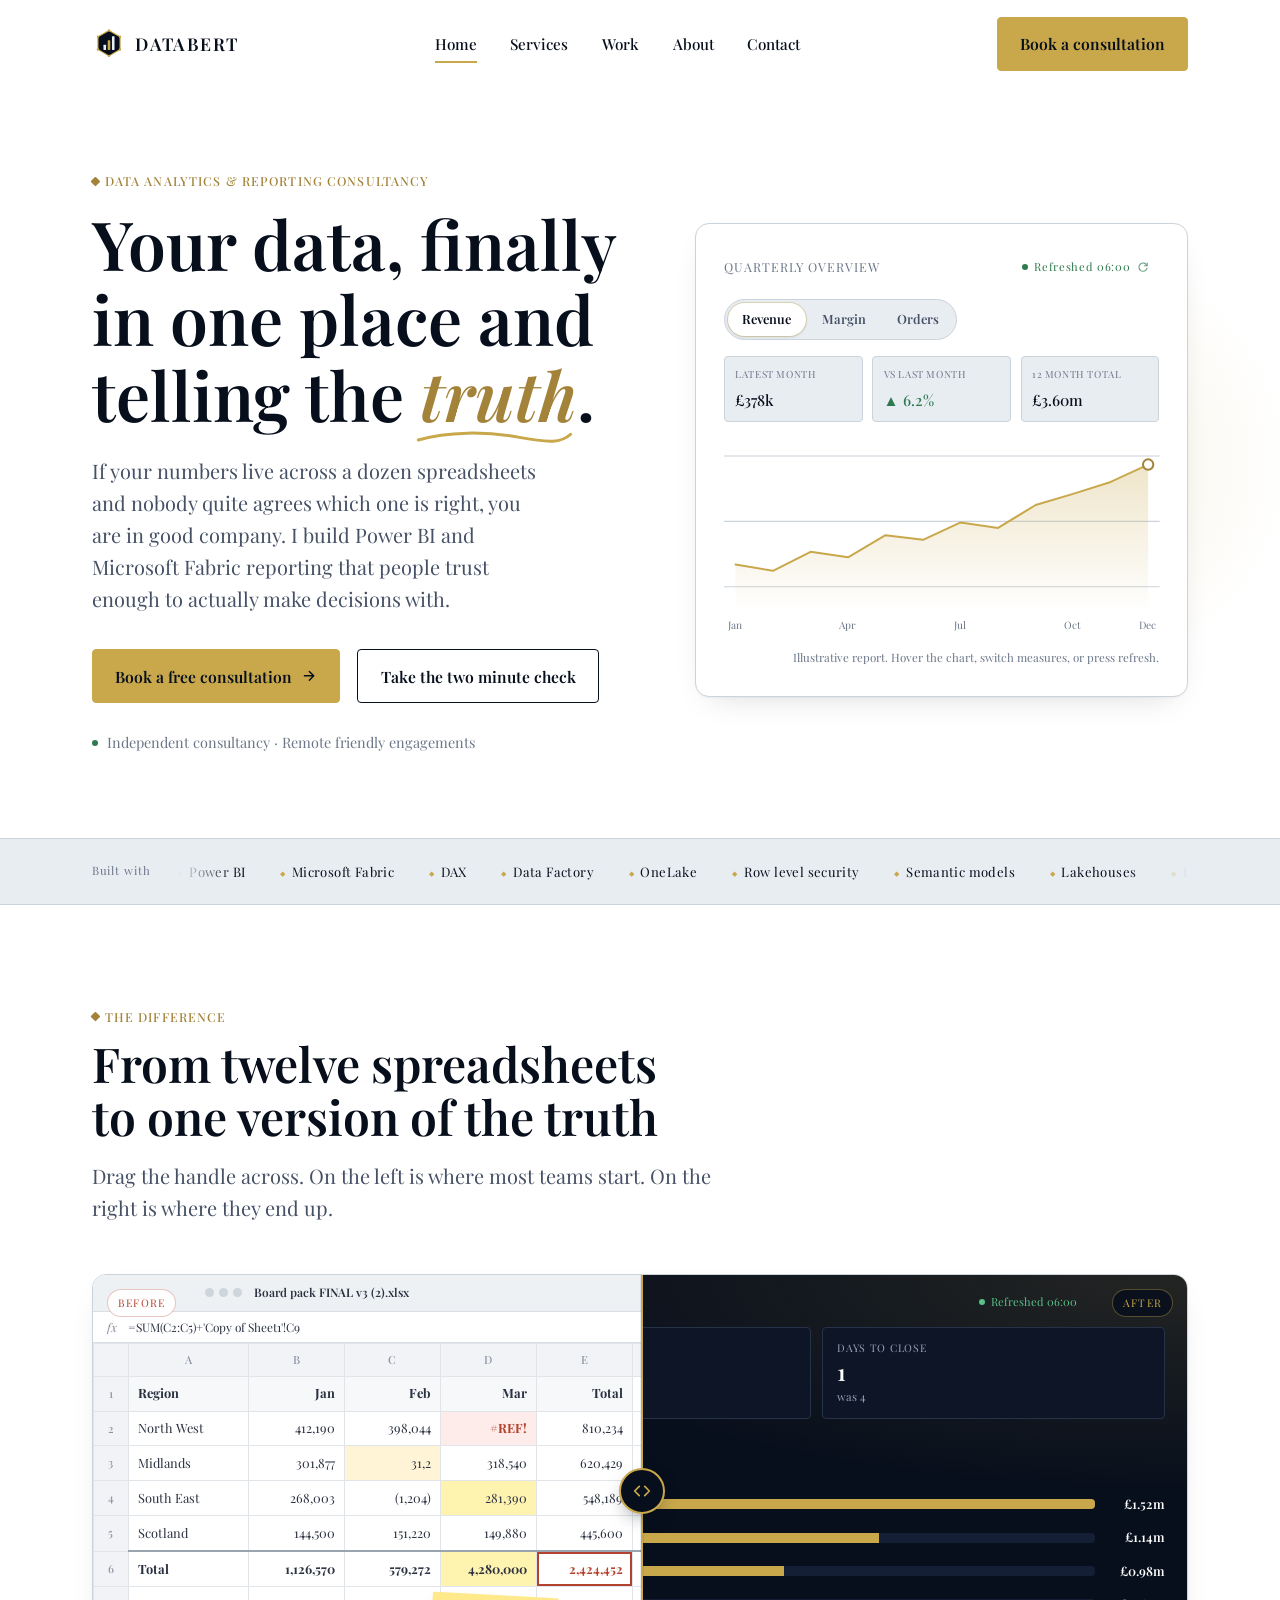
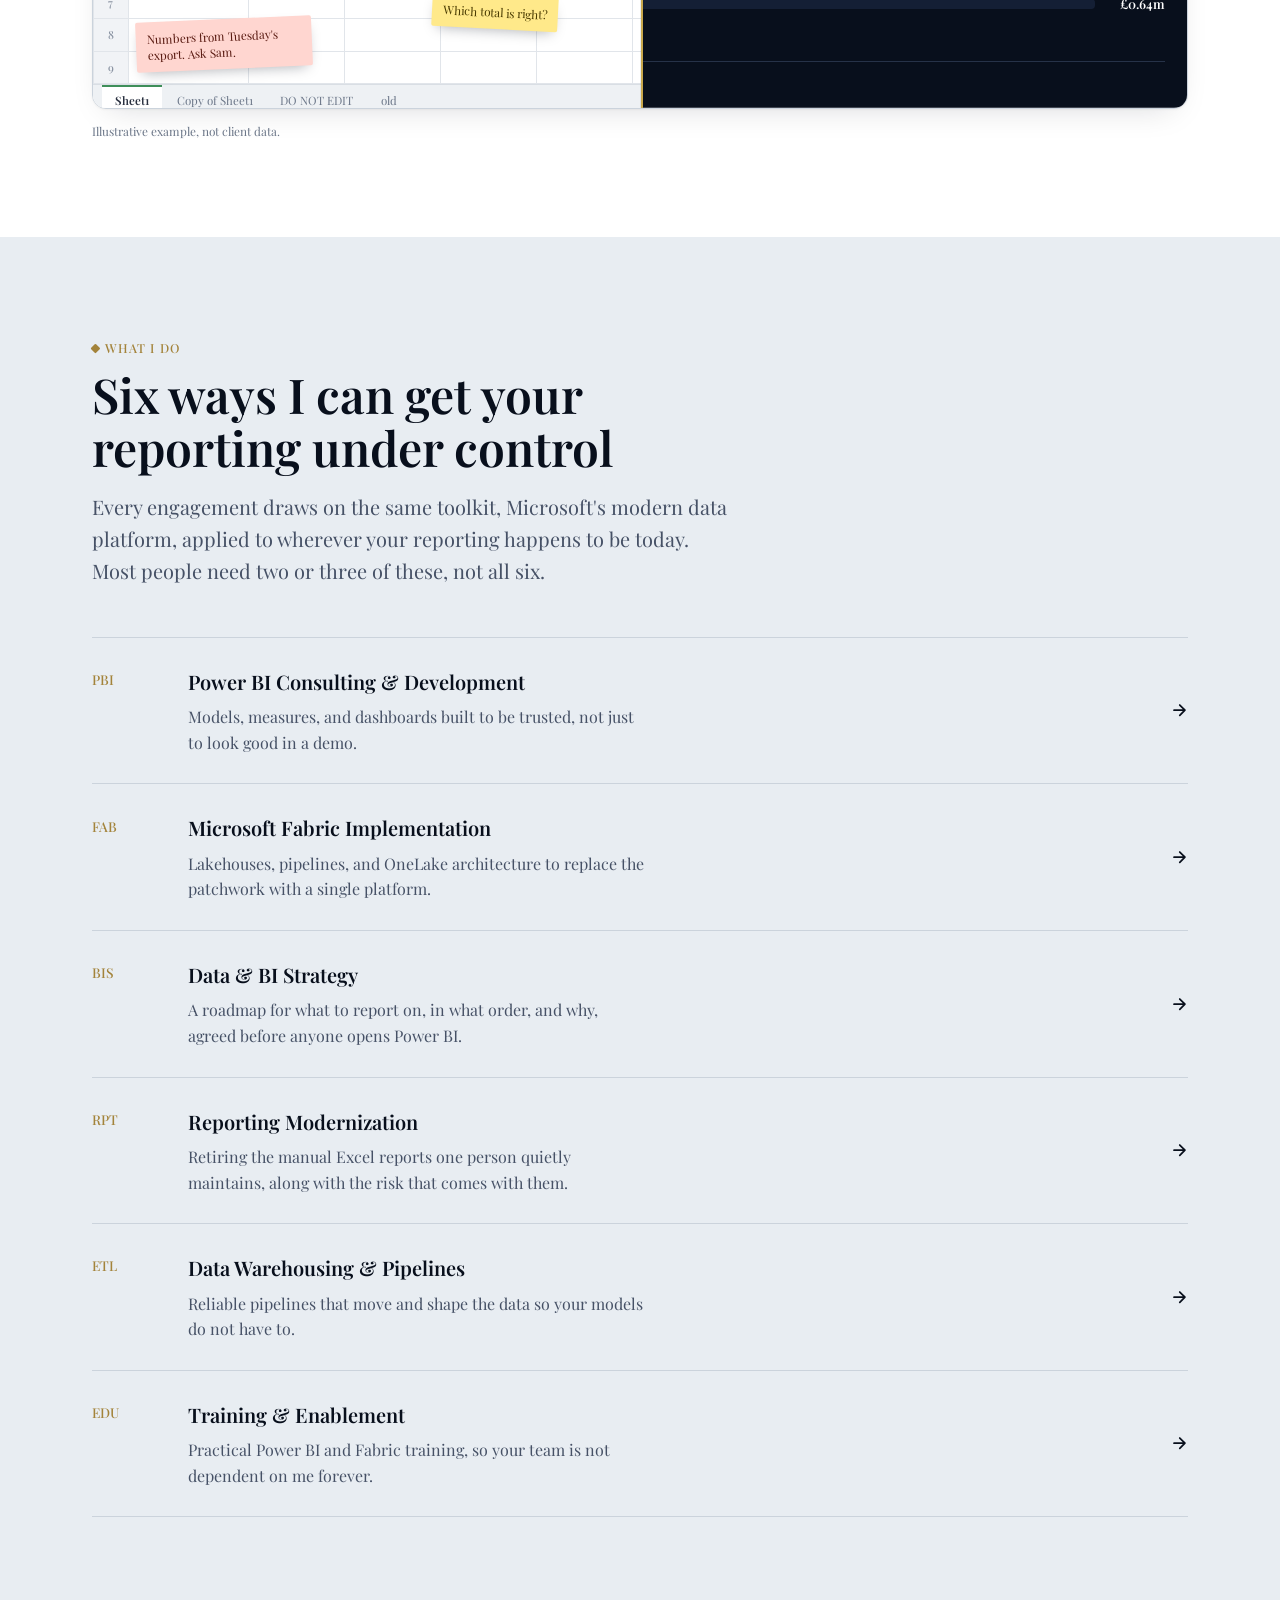
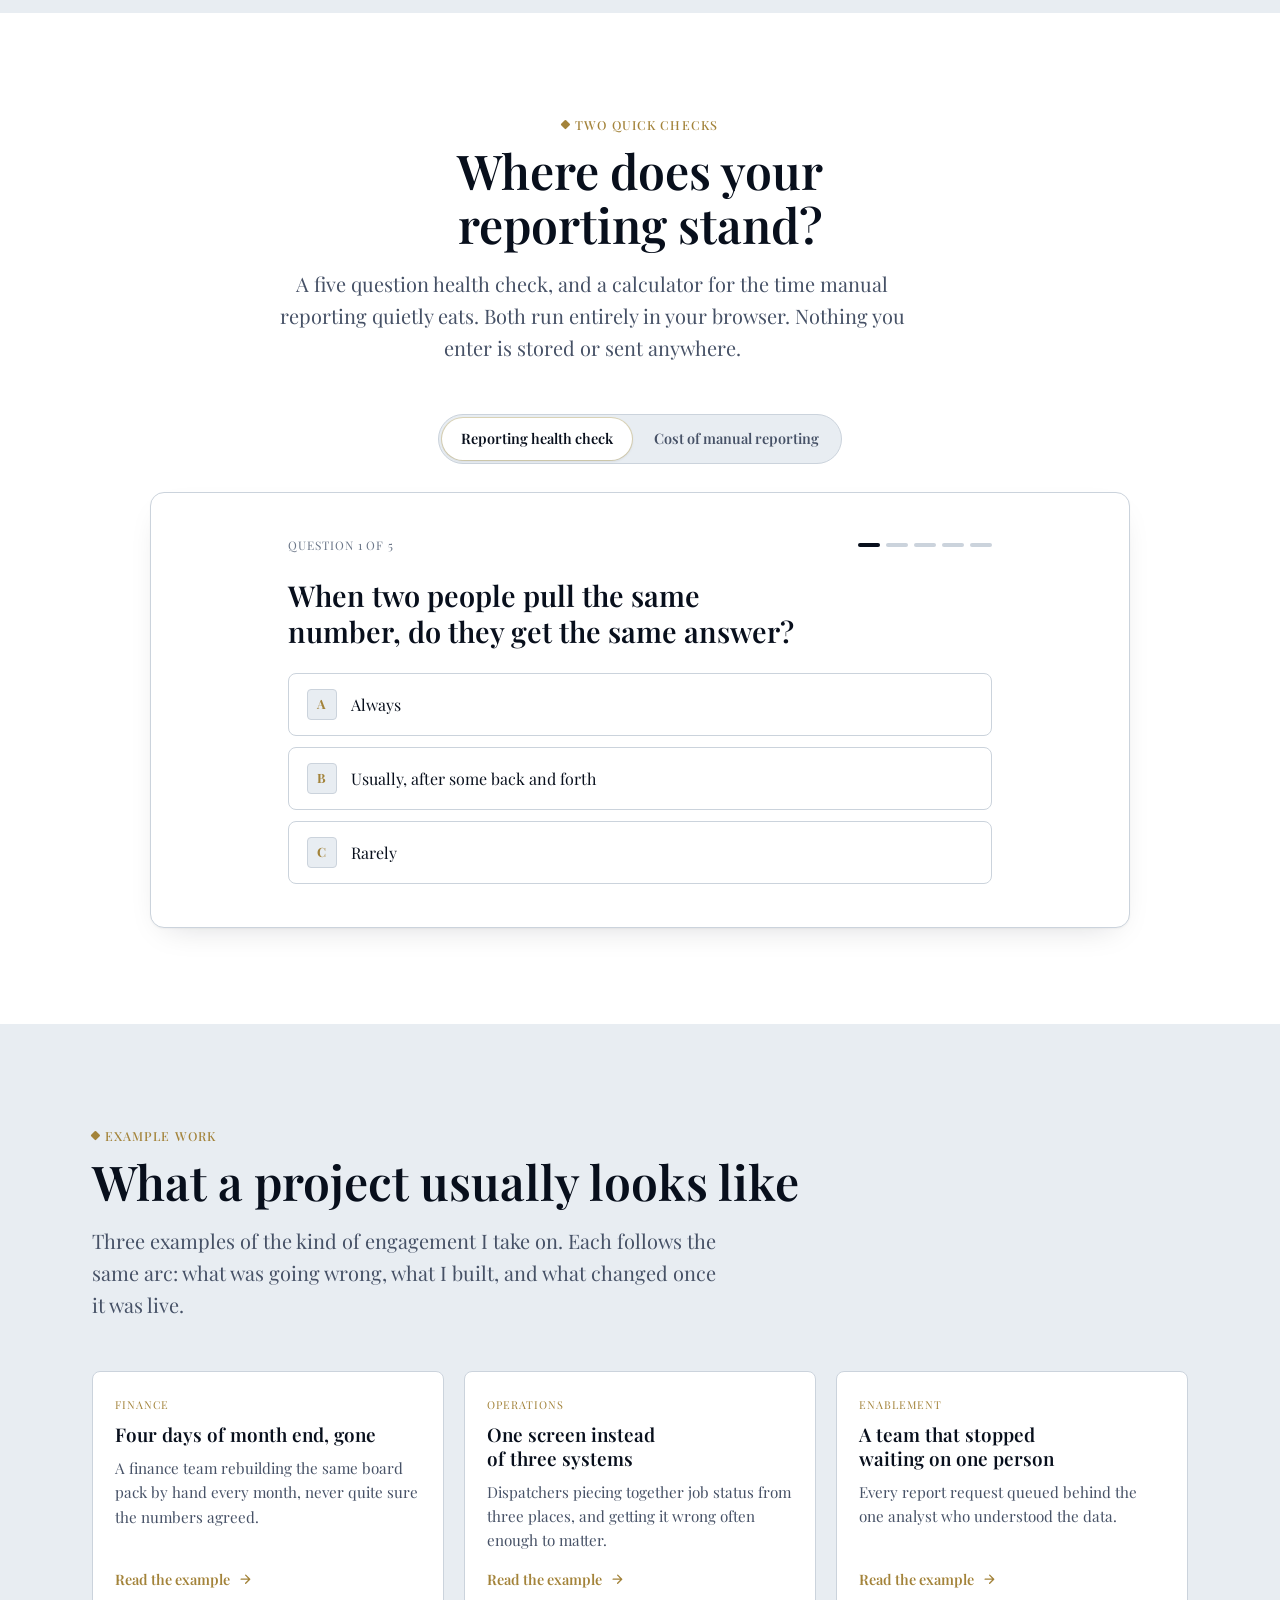
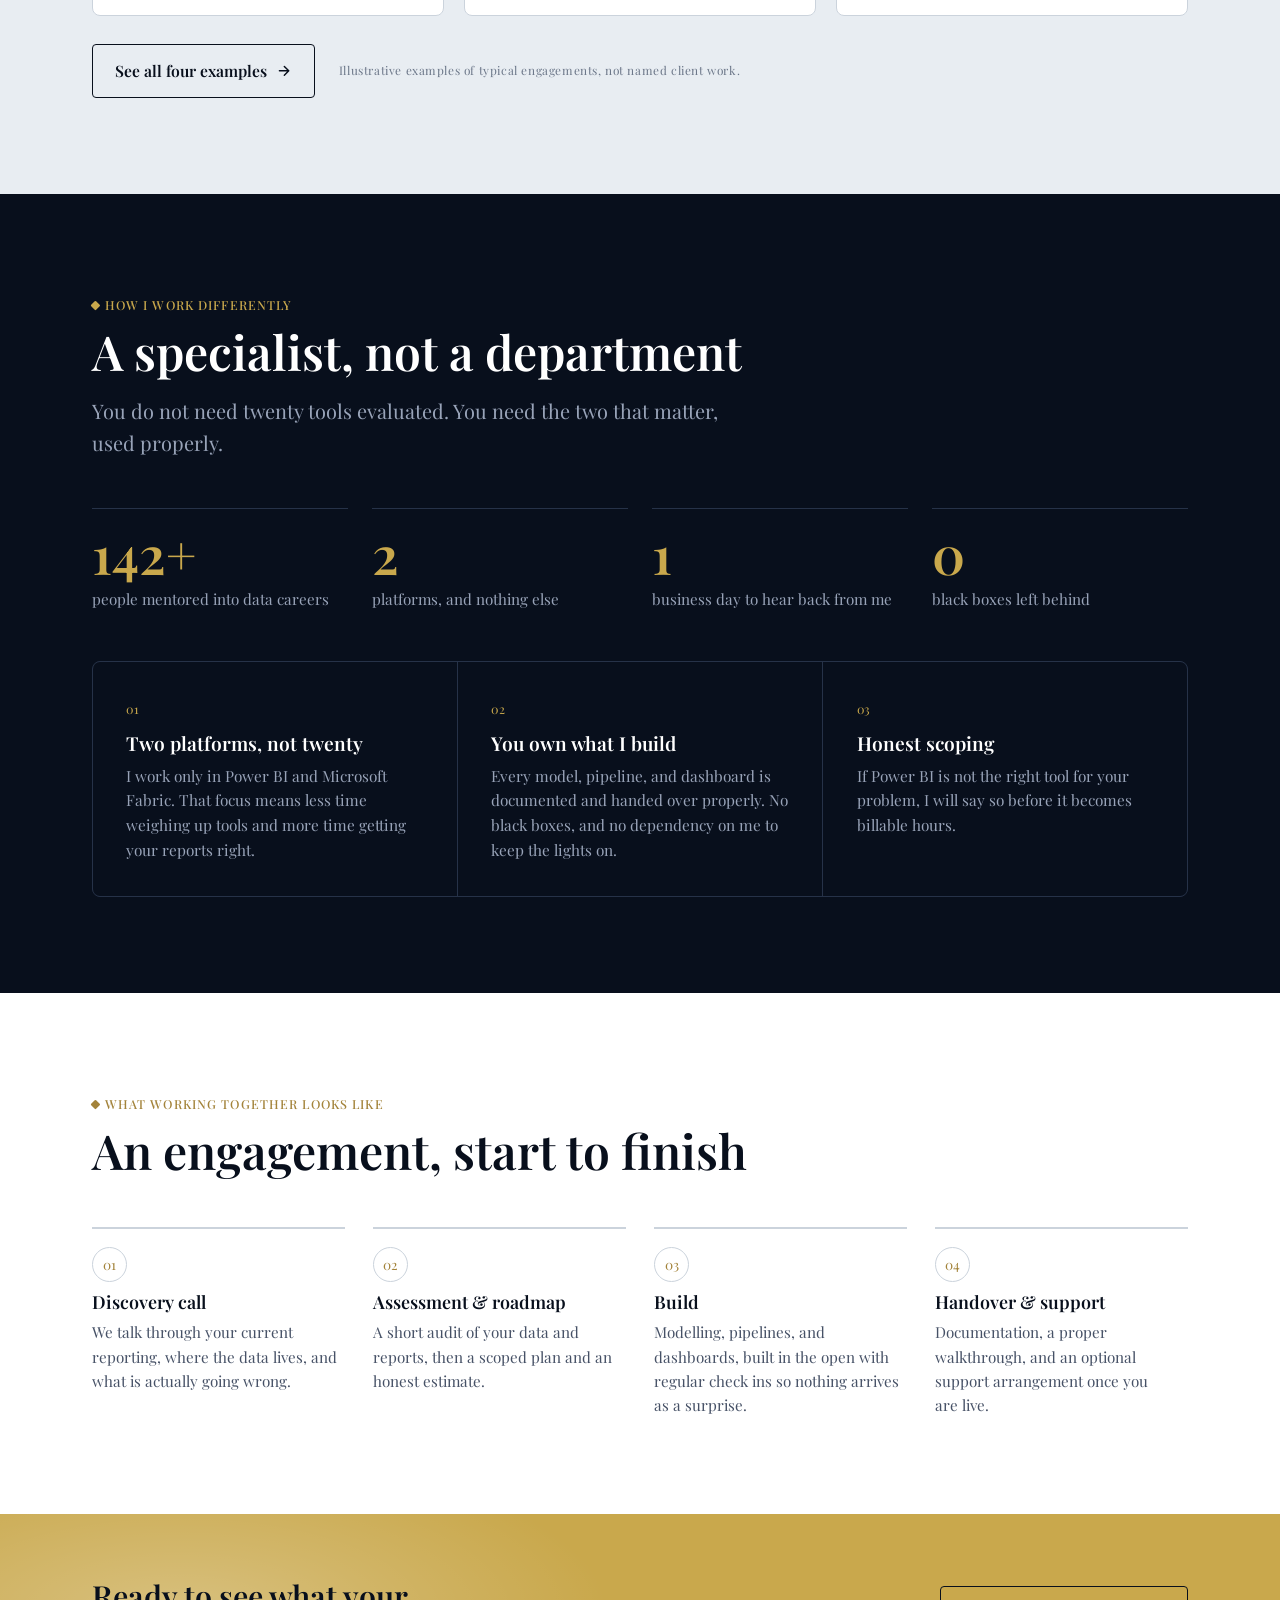
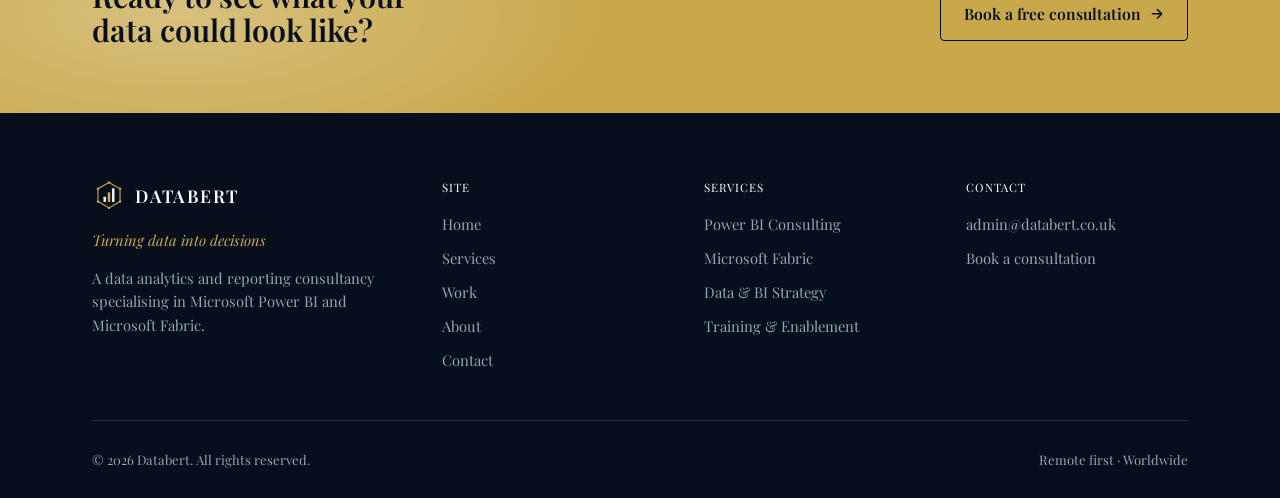
==== commit 45268c85: "Add interactive layer to the homepage Builds on the site as uploaded to main, adding two new files r" ====
--- a/databertwebsite/index.html
+++ b/databertwebsite/index.html
@@ -1,5 +1,5 @@
 <!DOCTYPE html>
-<html lang="en">
+<html lang="en" class="no-js">
 <head>
 <meta charset="UTF-8" />
 <meta name="viewport" content="width=device-width, initial-scale=1.0" />
@@ -13,13 +13,32 @@
 <meta property="og:url" content="https://www.databert.co.uk/" />
 <meta name="twitter:card" content="summary" />
 
+<script>
+  (function (root) {
+    root.classList.remove("no-js");
+    root.classList.add("js");
+    // Safety net: if js/interactive.js has not started within three seconds
+    // (missing from the upload, blocked, or failed), fall back to the plain
+    // static design so nothing waits forever to be revealed.
+    setTimeout(function () {
+      if (!root.classList.contains("ix")) {
+        root.classList.remove("js");
+        root.classList.add("no-js");
+      }
+    }, 3000);
+  })(document.documentElement);
+</script>
+
 <link rel="icon" type="image/svg+xml" href="assets/favicon.svg" />
 <link rel="preconnect" href="https://fonts.googleapis.com" />
 <link rel="preconnect" href="https://fonts.gstatic.com" crossorigin />
 <link href="https://fonts.googleapis.com/css2?family=Playfair+Display:ital,wght@0,400;0,500;0,600;0,700;0,800;1,400;1,500;1,600;1,700&amp;display=swap" rel="stylesheet" />
 <link rel="stylesheet" href="css/style.css" />
+<link rel="stylesheet" href="css/interactive.css" />
 </head>
 <body>
+
+<div class="scroll-progress" data-scroll-progress aria-hidden="true"><span></span></div>
 
 <header class="site-header">
   <div class="container nav">
@@ -58,54 +77,77 @@
 <main>
 
   <!-- ============ HERO ============ -->
-  <section class="hero">
+  <section class="hero hero--interactive" data-hero-net>
+    <canvas class="hero__canvas" aria-hidden="true"></canvas>
     <div class="container hero__grid">
       <div>
-        <span class="eyebrow">Data analytics &amp; reporting consultancy</span>
-        <h1 class="hero__title">Your data, finally in one place and telling the <em>truth</em>.</h1>
-        <p class="hero__lead">If your numbers live across a dozen spreadsheets and nobody quite agrees which one is right, you are in good company. I build Power BI and Microsoft Fabric reporting that people trust enough to actually make decisions with.</p>
-        <div class="hero__actions">
+        <span class="eyebrow" data-hero style="--d:0s">Data analytics &amp; reporting consultancy</span>
+        <h1 class="hero__title" data-hero style="--d:.08s">Your data, finally in one place and telling the <em>truth<svg class="hero__underline" viewBox="0 0 200 14" preserveAspectRatio="none" aria-hidden="true"><path d="M3 9 C 40 3, 90 3, 130 7 S 185 11, 197 5"/></svg></em>.</h1>
+        <p class="hero__lead" data-hero style="--d:.18s">If your numbers live across a dozen spreadsheets and nobody quite agrees which one is right, you are in good company. I build Power BI and Microsoft Fabric reporting that people trust enough to actually make decisions with.</p>
+        <div class="hero__actions" data-hero style="--d:.28s">
           <a href="contact.html" class="btn btn--primary">
             Book a free consultation
             <svg class="btn__arrow" viewBox="0 0 16 16" fill="none" xmlns="http://www.w3.org/2000/svg" aria-hidden="true"><path d="M3.5 8h9M8.5 3.5 13 8l-4.5 4.5" stroke="currentColor" stroke-width="1.5" stroke-linecap="round" stroke-linejoin="round"/></svg>
           </a>
-          <a href="services.html" class="btn btn--ghost">See how I work</a>
-        </div>
-        <p class="hero__meta">Independent consultancy · Remote friendly engagements</p>
-      </div>
-
-      <div>
-        <div class="report-card" role="img" aria-label="Illustrative Power BI style report showing a rising trend line and summary metrics">
+          <a href="services.html" class="btn btn--ghost" data-check-link>See how I work</a>
+        </div>
+        <p class="hero__meta" data-hero style="--d:.36s">Independent consultancy · Remote friendly engagements</p>
+      </div>
+
+      <div data-hero style="--d:.2s">
+        <div class="report-card live-card" data-live-card>
           <div class="report-card__head">
             <span class="report-card__title">Quarterly overview</span>
-            <span class="report-card__live">Connected</span>
+            <button type="button" class="live-card__refresh" data-refresh>
+              <span class="live-card__pulse" aria-hidden="true"></span>
+              <span data-refresh-label>Refreshed 06:00</span>
+              <svg class="live-card__icon" viewBox="0 0 16 16" fill="none" aria-hidden="true"><path d="M13.2 6.2A5.5 5.5 0 1 0 13.4 9.6" stroke="currentColor" stroke-width="1.5" stroke-linecap="round"/><path d="M13.6 2.8v3.6H10" stroke="currentColor" stroke-width="1.5" stroke-linecap="round" stroke-linejoin="round"/></svg>
+            </button>
+          </div>
+
+          <div class="seg live-card__tabs" role="tablist" aria-label="Measure shown" data-metric-tabs>
+            <button type="button" role="tab" aria-selected="true" data-metric="revenue">Revenue</button>
+            <button type="button" role="tab" aria-selected="false" tabindex="-1" data-metric="margin">Margin</button>
+            <button type="button" role="tab" aria-selected="false" tabindex="-1" data-metric="orders">Orders</button>
           </div>
 
           <div class="report-card__chips">
             <div class="chip">
-              <span class="chip__label">Revenue</span>
-              <span class="chip__value chip__value--up">▲ 12.4%</span>
+              <span class="chip__label">Latest month</span>
+              <span class="chip__value" data-chip="latest">£378k</span>
             </div>
             <div class="chip">
-              <span class="chip__label">Data models</span>
-              <span class="chip__value">8 active</span>
+              <span class="chip__label">Vs last month</span>
+              <span class="chip__value chip__value--up" data-chip="delta">▲ 6.2%</span>
             </div>
             <div class="chip">
-              <span class="chip__label">Last refresh</span>
-              <span class="chip__value">06:00</span>
-            </div>
-          </div>
-
-          <svg class="report-card__chart" viewBox="0 0 380 140" fill="none" xmlns="http://www.w3.org/2000/svg" aria-hidden="true">
-            <line class="chart-grid" x1="0" y1="20" x2="380" y2="20"/>
-            <line class="chart-grid" x1="0" y1="70" x2="380" y2="70"/>
-            <line class="chart-grid" x1="0" y1="120" x2="380" y2="120"/>
-            <path class="chart-area" d="M0,110 L54,120 L108,85 L162,98 L216,55 L270,68 L324,25 L378,12 L378,140 L0,140 Z"/>
-            <path class="chart-line chart-line--animated" d="M0,110 L54,120 L108,85 L162,98 L216,55 L270,68 L324,25 L378,12"/>
-            <circle class="chart-dot" cx="378" cy="12" r="4.5"/>
-          </svg>
-
-          <p class="report-card__foot">Illustrative report view</p>
+              <span class="chip__label" data-chip-label="total">12 month total</span>
+              <span class="chip__value" data-chip="total">£3.60m</span>
+            </div>
+          </div>
+
+          <div class="live-chart" data-chart tabindex="0" role="group" aria-label="Revenue by month. Use the left and right arrow keys to read each month.">
+            <svg class="live-chart__svg" viewBox="0 0 380 150" aria-hidden="true">
+              <defs>
+                <linearGradient id="liveFill" x1="0" y1="0" x2="0" y2="1">
+                  <stop offset="0" stop-color="#c9a84c" stop-opacity="0.3"/>
+                  <stop offset="1" stop-color="#c9a84c" stop-opacity="0"/>
+                </linearGradient>
+              </defs>
+              <line class="chart-grid" x1="0" y1="14" x2="380" y2="14"/>
+              <line class="chart-grid" x1="0" y1="71" x2="380" y2="71"/>
+              <line class="chart-grid" x1="0" y1="128" x2="380" y2="128"/>
+              <path class="live-chart__area" data-area fill="url(#liveFill)" d="M10.0,108.6 L42.7,114.1 L75.5,97.5 L108.2,102.3 L140.9,83.0 L173.6,87.1 L206.4,71.9 L239.1,76.7 L271.8,56.7 L304.5,47.0 L337.3,36.6 L370.0,21.4 L370,150 L10,150 Z"/>
+              <path class="live-chart__line" data-line d="M10.0,108.6 L42.7,114.1 L75.5,97.5 L108.2,102.3 L140.9,83.0 L173.6,87.1 L206.4,71.9 L239.1,76.7 L271.8,56.7 L304.5,47.0 L337.3,36.6 L370.0,21.4"/>
+              <line class="live-chart__cross" data-cross x1="370" y1="6" x2="370" y2="136"/>
+              <circle class="live-chart__dot" data-dot cx="370" cy="21.4" r="4.5"/>
+            </svg>
+            <div class="live-chart__tip" data-tip aria-hidden="true"><span data-tip-month>Dec</span><strong data-tip-value>£378k</strong></div>
+            <div class="live-chart__axis" aria-hidden="true"><span style="left:2.63%">Jan</span><span style="left:28.47%">Apr</span><span style="left:54.31%">Jul</span><span style="left:80.14%">Oct</span><span style="left:97.37%">Dec</span></div>
+            <p class="sr-only" aria-live="polite" data-chart-live></p>
+          </div>
+
+          <p class="report-card__foot">Illustrative report. Hover the chart, switch measures, or press refresh.</p>
         </div>
       </div>
     </div>
@@ -115,19 +157,101 @@
   <div class="strip">
     <div class="container strip__inner">
       <span class="strip__label">Built with</span>
-      <div class="strip__list">
-        <span>Power BI</span>
-        <span>Microsoft Fabric</span>
-        <span>DAX</span>
-        <span>Data Factory</span>
-        <span>OneLake</span>
-        <span>Row level security</span>
+      <div class="marquee" data-marquee>
+        <div class="strip__list">
+          <span>Power BI</span>
+          <span>Microsoft Fabric</span>
+          <span>DAX</span>
+          <span>Data Factory</span>
+          <span>OneLake</span>
+          <span>Row level security</span>
+          <span>Semantic models</span>
+          <span>Lakehouses</span>
+        </div>
       </div>
     </div>
   </div>
 
+  <!-- ============ BEFORE / AFTER ============ -->
+  <section class="section" id="difference">
+    <div class="container">
+      <div class="section__head">
+        <span class="eyebrow">The difference</span>
+        <h2 class="section__title">From twelve spreadsheets to one version of the truth</h2>
+        <p class="section__lead">Drag the handle across. On the left is where most teams start. On the right is where they end up.</p>
+      </div>
+
+      <div class="compare" data-compare data-reveal>
+        <div class="compare__pane compare__pane--before" role="img" aria-label="Before: a cluttered spreadsheet with a broken reference, totals that do not add up, and sticky notes asking which total is right">
+          <div class="sheet" aria-hidden="true">
+            <div class="sheet__bar">
+              <span class="sheet__dots"><i></i><i></i><i></i></span>
+              <span class="sheet__file">Board pack FINAL v3 (2).xlsx</span>
+              <span class="sheet__who">Edited by 4 people today</span>
+            </div>
+            <div class="sheet__formula"><span>fx</span><code>=SUM(C2:C5)+'Copy of Sheet1'!C9</code></div>
+            <table class="sheet__grid">
+              <colgroup><col class="c-num" /><col class="c-a" /><col class="c-v m-hide" /><col class="c-v m-hide" /><col class="c-v" /><col class="c-v" /><col /><col class="m-hide" /><col class="m-hide" /></colgroup>
+              <thead>
+                <tr><th></th><th>A</th><th class="m-hide">B</th><th class="m-hide">C</th><th>D</th><th>E</th><th>F</th><th class="m-hide">G</th><th class="m-hide">H</th></tr>
+              </thead>
+              <tbody>
+                <tr><th>1</th><td class="h">Region</td><td class="h m-hide">Jan</td><td class="h m-hide">Feb</td><td class="h">Mar</td><td class="h">Total</td><td></td><td class="m-hide"></td><td class="m-hide"></td></tr>
+                <tr><th>2</th><td>North West</td><td class="m-hide">412,190</td><td class="m-hide">398,044</td><td class="ref">#REF!</td><td>810,234</td><td></td><td class="m-hide"></td><td class="m-hide"></td></tr>
+                <tr><th>3</th><td>Midlands</td><td class="m-hide">301,877</td><td class="m-hide odd">31,2</td><td>318,540</td><td>620,429</td><td></td><td class="m-hide"></td><td class="m-hide"></td></tr>
+                <tr><th>4</th><td>South East</td><td class="m-hide">268,003</td><td class="m-hide">(1,204)</td><td class="hl">281,390</td><td>548,189</td><td></td><td class="m-hide"></td><td class="m-hide"></td></tr>
+                <tr><th>5</th><td>Scotland</td><td class="m-hide">144,500</td><td class="m-hide">151,220</td><td>149,880</td><td>445,600</td><td></td><td class="m-hide"></td><td class="m-hide"></td></tr>
+                <tr class="sheet__total"><th>6</th><td>Total</td><td class="m-hide">1,126,570</td><td class="m-hide">579,272</td><td class="hl">4,280,000</td><td class="bad">2,424,452</td><td></td><td class="m-hide"></td><td class="m-hide"></td></tr>
+                <tr><th>7</th><td></td><td class="m-hide"></td><td class="m-hide"></td><td></td><td></td><td></td><td class="m-hide"></td><td class="m-hide"></td></tr>
+                <tr><th>8</th><td></td><td class="m-hide"></td><td class="m-hide"></td><td></td><td></td><td></td><td class="m-hide"></td><td class="m-hide"></td></tr>
+                <tr><th>9</th><td></td><td class="m-hide"></td><td class="m-hide"></td><td></td><td></td><td></td><td class="m-hide"></td><td class="m-hide"></td></tr>
+              </tbody>
+            </table>
+            <div class="sheet__note sheet__note--a">Which total is right?</div>
+            <div class="sheet__note sheet__note--b">Numbers from Tuesday's export. Ask Sam.</div>
+            <div class="sheet__tabs"><span class="is-on">Sheet1</span><span>Copy of Sheet1</span><span>DO NOT EDIT</span><span class="m-hide">old</span></div>
+          </div>
+        </div>
+
+        <div class="compare__pane compare__pane--after" role="img" aria-label="After: a clean board pack dashboard refreshed at six in the morning, showing revenue, margin, days to close and revenue by region">
+          <div class="dash" aria-hidden="true">
+            <div class="dash__bar">
+              <span class="dash__title">Board pack · March</span>
+              <span class="dash__live">Refreshed 06:00</span>
+            </div>
+            <div class="dash__kpis">
+              <div class="dash__kpi"><span>Revenue</span><strong>£4.28m</strong><em class="up">▲ 6.1% vs Feb</em></div>
+              <div class="dash__kpi"><span>Gross margin</span><strong>41.2%</strong><em class="up">▲ 0.8pp</em></div>
+              <div class="dash__kpi m-hide"><span>Days to close</span><strong>1</strong><em>was 4</em></div>
+            </div>
+            <div class="dash__chart">
+              <span class="dash__caption">Revenue by region, March</span>
+              <div class="dash__bars">
+                <div class="dash__row"><span>North West</span><i style="--w:100%"></i><b>£1.52m</b></div>
+                <div class="dash__row"><span>Midlands</span><i style="--w:75%"></i><b>£1.14m</b></div>
+                <div class="dash__row"><span>South East</span><i style="--w:64%"></i><b>£0.98m</b></div>
+                <div class="dash__row"><span>Scotland</span><i style="--w:42%"></i><b>£0.64m</b></div>
+              </div>
+            </div>
+            <div class="dash__foot">One model · one set of numbers · everyone sees the same thing</div>
+          </div>
+        </div>
+
+        <input class="compare__range" type="range" min="0" max="100" value="50" aria-label="Compare the spreadsheet before with the dashboard after" data-compare-range />
+        <div class="compare__handle" aria-hidden="true">
+          <span class="compare__knob">
+            <svg viewBox="0 0 24 24" fill="none" aria-hidden="true"><path d="M9 7 4 12l5 5M15 7l5 5-5 5" stroke="currentColor" stroke-width="1.8" stroke-linecap="round" stroke-linejoin="round"/></svg>
+          </span>
+        </div>
+        <span class="compare__tag compare__tag--before" aria-hidden="true">Before</span>
+        <span class="compare__tag compare__tag--after" aria-hidden="true">After</span>
+      </div>
+      <p class="compare__hint">Illustrative example, not client data.</p>
+    </div>
+  </section>
+
   <!-- ============ SERVICES ============ -->
-  <section class="section" id="services">
+  <section class="section section--alt" id="services">
     <div class="container">
       <div class="section__head">
         <span class="eyebrow">What I do</span>
@@ -136,7 +260,7 @@
       </div>
 
       <div class="services-list">
-        <a class="service-row" href="services.html#power-bi">
+        <a class="service-row" href="services.html#power-bi" data-reveal style="--d:0s">
           <span class="service-row__code">PBI</span>
           <div class="service-row__body">
             <div class="service-row__name">Power BI Consulting &amp; Development</div>
@@ -144,7 +268,7 @@
           </div>
           <svg class="service-row__arrow" viewBox="0 0 16 16" fill="none" xmlns="http://www.w3.org/2000/svg" aria-hidden="true"><path d="M3.5 8h9M8.5 3.5 13 8l-4.5 4.5" stroke="currentColor" stroke-width="1.5" stroke-linecap="round" stroke-linejoin="round"/></svg>
         </a>
-        <a class="service-row" href="services.html#fabric">
+        <a class="service-row" href="services.html#fabric" data-reveal style="--d:.06s">
           <span class="service-row__code">FAB</span>
           <div class="service-row__body">
             <div class="service-row__name">Microsoft Fabric Implementation</div>
@@ -152,7 +276,7 @@
           </div>
           <svg class="service-row__arrow" viewBox="0 0 16 16" fill="none" xmlns="http://www.w3.org/2000/svg" aria-hidden="true"><path d="M3.5 8h9M8.5 3.5 13 8l-4.5 4.5" stroke="currentColor" stroke-width="1.5" stroke-linecap="round" stroke-linejoin="round"/></svg>
         </a>
-        <a class="service-row" href="services.html#strategy">
+        <a class="service-row" href="services.html#strategy" data-reveal style="--d:.12s">
           <span class="service-row__code">BIS</span>
           <div class="service-row__body">
             <div class="service-row__name">Data &amp; BI Strategy</div>
@@ -160,7 +284,7 @@
           </div>
           <svg class="service-row__arrow" viewBox="0 0 16 16" fill="none" xmlns="http://www.w3.org/2000/svg" aria-hidden="true"><path d="M3.5 8h9M8.5 3.5 13 8l-4.5 4.5" stroke="currentColor" stroke-width="1.5" stroke-linecap="round" stroke-linejoin="round"/></svg>
         </a>
-        <a class="service-row" href="services.html#reporting">
+        <a class="service-row" href="services.html#reporting" data-reveal style="--d:.18s">
           <span class="service-row__code">RPT</span>
           <div class="service-row__body">
             <div class="service-row__name">Reporting Modernization</div>
@@ -168,7 +292,7 @@
           </div>
           <svg class="service-row__arrow" viewBox="0 0 16 16" fill="none" xmlns="http://www.w3.org/2000/svg" aria-hidden="true"><path d="M3.5 8h9M8.5 3.5 13 8l-4.5 4.5" stroke="currentColor" stroke-width="1.5" stroke-linecap="round" stroke-linejoin="round"/></svg>
         </a>
-        <a class="service-row" href="services.html#data-warehousing">
+        <a class="service-row" href="services.html#data-warehousing" data-reveal style="--d:.24s">
           <span class="service-row__code">ETL</span>
           <div class="service-row__body">
             <div class="service-row__name">Data Warehousing &amp; Pipelines</div>
@@ -176,7 +300,7 @@
           </div>
           <svg class="service-row__arrow" viewBox="0 0 16 16" fill="none" xmlns="http://www.w3.org/2000/svg" aria-hidden="true"><path d="M3.5 8h9M8.5 3.5 13 8l-4.5 4.5" stroke="currentColor" stroke-width="1.5" stroke-linecap="round" stroke-linejoin="round"/></svg>
         </a>
-        <a class="service-row" href="services.html#training">
+        <a class="service-row" href="services.html#training" data-reveal style="--d:.3s">
           <span class="service-row__code">EDU</span>
           <div class="service-row__body">
             <div class="service-row__name">Training &amp; Enablement</div>
@@ -184,6 +308,104 @@
           </div>
           <svg class="service-row__arrow" viewBox="0 0 16 16" fill="none" xmlns="http://www.w3.org/2000/svg" aria-hidden="true"><path d="M3.5 8h9M8.5 3.5 13 8l-4.5 4.5" stroke="currentColor" stroke-width="1.5" stroke-linecap="round" stroke-linejoin="round"/></svg>
         </a>
+      </div>
+    </div>
+  </section>
+
+  <!-- ============ INTERACTIVE CHECKS ============ -->
+  <section class="section tools" id="check" hidden data-needs-js>
+    <div class="container">
+      <div class="section__head section__head--center">
+        <span class="eyebrow">Two quick checks</span>
+        <h2 class="section__title">Where does your reporting stand?</h2>
+        <p class="section__lead">A five question health check, and a calculator for the time manual reporting quietly eats. Both run entirely in your browser. Nothing you enter is stored or sent anywhere.</p>
+      </div>
+
+      <div class="tools__switch">
+        <div class="seg tools__tabs" role="tablist" aria-label="Choose a check" data-tool-tabs>
+          <button type="button" role="tab" id="tab-health" aria-controls="panel-health" aria-selected="true">Reporting health check</button>
+          <button type="button" role="tab" id="tab-cost" aria-controls="panel-cost" aria-selected="false" tabindex="-1">Cost of manual reporting</button>
+        </div>
+      </div>
+
+      <!-- Health check -->
+      <div class="tools__panel" role="tabpanel" id="panel-health" aria-labelledby="tab-health" data-reveal>
+        <div class="quiz" data-quiz>
+          <div class="quiz__stage" data-quiz-stage>
+            <div class="quiz__progress">
+              <span data-quiz-count>Question 1 of 5</span>
+              <span class="quiz__dots" data-quiz-dots aria-hidden="true"></span>
+            </div>
+            <h3 class="quiz__q" data-quiz-q tabindex="-1">When two people pull the same number, do they get the same answer?</h3>
+            <div class="quiz__answers" data-quiz-answers role="group" aria-label="Answers"></div>
+            <button type="button" class="quiz__back" data-quiz-back hidden>
+              <svg viewBox="0 0 16 16" fill="none" aria-hidden="true"><path d="M12.5 8h-9M7.5 3.5 3 8l4.5 4.5" stroke="currentColor" stroke-width="1.5" stroke-linecap="round" stroke-linejoin="round"/></svg>
+              Back
+            </button>
+          </div>
+
+          <div class="quiz__result" data-quiz-result hidden>
+            <div class="quiz__gauge">
+              <svg viewBox="0 0 120 120" aria-hidden="true">
+                <circle class="quiz__gauge-track" cx="60" cy="60" r="52"/>
+                <circle class="quiz__gauge-fill" data-gauge cx="60" cy="60" r="52"/>
+              </svg>
+              <div class="quiz__score"><strong data-score>0</strong><span>out of 10</span></div>
+            </div>
+            <div class="quiz__verdict">
+              <h3 class="quiz__verdict-title" data-verdict tabindex="-1"></h3>
+              <p data-verdict-text></p>
+              <h4 class="quiz__recs-title">Where I would start</h4>
+              <div class="quiz__recs" data-recs></div>
+              <button type="button" class="btn btn--ghost quiz__restart" data-quiz-restart>Take it again</button>
+            </div>
+          </div>
+        </div>
+      </div>
+
+      <!-- Cost calculator -->
+      <div class="tools__panel" role="tabpanel" id="panel-cost" aria-labelledby="tab-cost" hidden>
+        <div class="calc" data-calc>
+          <div class="calc__inputs">
+            <div class="calc__field">
+              <div class="calc__row"><label for="c-people">People involved in producing reports</label><output for="c-people" data-out="people">4 people</output></div>
+              <input type="range" id="c-people" min="1" max="20" step="1" value="4" data-in="people" />
+            </div>
+            <div class="calc__field">
+              <div class="calc__row"><label for="c-hours">Hours each spends on it per month</label><output for="c-hours" data-out="hours">12 hours</output></div>
+              <input type="range" id="c-hours" min="1" max="80" step="1" value="12" data-in="hours" />
+            </div>
+            <div class="calc__field">
+              <div class="calc__row"><label for="c-rate">Average hourly cost, including overheads</label><output for="c-rate" data-out="rate">£35</output></div>
+              <input type="range" id="c-rate" min="15" max="150" step="5" value="35" data-in="rate" />
+            </div>
+            <div class="calc__field">
+              <div class="calc__row"><label for="c-share">Share you think could be automated</label><output for="c-share" data-out="share">50%</output></div>
+              <input type="range" id="c-share" min="0" max="100" step="5" value="50" data-in="share" />
+            </div>
+            <p class="calc__note">These are your own figures. How much really comes back depends on your setup, which is exactly what the discovery call works out.</p>
+          </div>
+
+          <div class="calc__result">
+            <span class="calc__label">Hours a year spent on reporting</span>
+            <strong class="calc__big" data-res="hours">576</strong>
+            <span class="calc__sub" data-res="weeks">about 15 working weeks</span>
+
+            <div class="calc__split" aria-hidden="true"><i></i></div>
+            <div class="calc__legend" aria-hidden="true"><span><b class="k k--auto"></b>Could be automated</span><span><b class="k k--rest"></b>Still manual</span></div>
+
+            <dl class="calc__list">
+              <div><dt>Cost of that time</dt><dd data-res="cost">£20,160</dd></div>
+              <div><dt>Time back at <span data-res="sharepct">50%</span> automated</dt><dd data-res="back">288 hours</dd></div>
+              <div><dt>Value of that time</dt><dd data-res="backcost">£10,080</dd></div>
+            </dl>
+            <a class="btn btn--primary calc__cta" href="contact.html?service=reporting">
+              Talk through your numbers
+              <svg class="btn__arrow" viewBox="0 0 16 16" fill="none" xmlns="http://www.w3.org/2000/svg" aria-hidden="true"><path d="M3.5 8h9M8.5 3.5 13 8l-4.5 4.5" stroke="currentColor" stroke-width="1.5" stroke-linecap="round" stroke-linejoin="round"/></svg>
+            </a>
+            <p class="sr-only" aria-live="polite" data-calc-live></p>
+          </div>
+        </div>
       </div>
     </div>
   </section>
@@ -197,7 +419,7 @@
         <p class="section__lead">Three examples of the kind of engagement I take on. Each follows the same arc: what was going wrong, what I built, and what changed once it was live.</p>
       </div>
 
-      <div class="case-grid">
+      <div class="case-grid" data-reveal>
         <a class="case-card" href="work.html#month-end">
           <span class="case-card__tag">Finance</span>
           <h3 class="case-card__title">Four days of month end, gone</h3>
@@ -243,18 +465,25 @@
         <p class="section__lead">You do not need twenty tools evaluated. You need the two that matter, used properly.</p>
       </div>
 
+      <div class="stats">
+        <div class="stat" data-reveal style="--d:0s"><span class="stat__num" data-count="150" data-suffix="+">150+</span><span class="stat__label">people mentored into data careers</span></div>
+        <div class="stat" data-reveal style="--d:.08s"><span class="stat__num" data-count="2">2</span><span class="stat__label">platforms, and nothing else</span></div>
+        <div class="stat" data-reveal style="--d:.16s"><span class="stat__num" data-count="1">1</span><span class="stat__label">business day to hear back from me</span></div>
+        <div class="stat" data-reveal style="--d:.24s"><span class="stat__num">0</span><span class="stat__label">black boxes left behind</span></div>
+      </div>
+
       <div class="principles">
-        <div class="principle-card">
+        <div class="principle-card" data-reveal style="--d:0s">
           <span class="principle-card__num">01</span>
           <h3 class="principle-card__title">Two platforms, not twenty</h3>
           <p class="principle-card__desc">I work only in Power BI and Microsoft Fabric. That focus means less time weighing up tools and more time getting your reports right.</p>
         </div>
-        <div class="principle-card">
+        <div class="principle-card" data-reveal style="--d:.08s">
           <span class="principle-card__num">02</span>
           <h3 class="principle-card__title">You own what I build</h3>
           <p class="principle-card__desc">Every model, pipeline, and dashboard is documented and handed over properly. No black boxes, and no dependency on me to keep the lights on.</p>
         </div>
-        <div class="principle-card">
+        <div class="principle-card" data-reveal style="--d:.16s">
           <span class="principle-card__num">03</span>
           <h3 class="principle-card__title">Honest scoping</h3>
           <p class="principle-card__desc">If Power BI is not the right tool for your problem, I will say so before it becomes billable hours.</p>
@@ -271,7 +500,7 @@
         <h2 class="section__title">An engagement, start to finish</h2>
       </div>
 
-      <div class="process">
+      <div class="process process--timeline" data-timeline>
         <div class="process__step">
           <span class="process__num">01</span>
           <h3 class="process__title">Discovery call</h3>
@@ -297,7 +526,7 @@
   </section>
 
   <!-- ============ CTA BAND ============ -->
-  <section class="cta-band">
+  <section class="cta-band cta-band--glow">
     <div class="container cta-band__inner">
       <h2 class="cta-band__title">Ready to see what your data could look like?</h2>
       <a href="contact.html" class="btn btn--ghost">
@@ -370,5 +599,6 @@
 </footer>
 
 <script src="js/main.js"></script>
+<script src="js/interactive.js"></script>
 </body>
 </html>
--- a/databertwebsite/css/interactive.css
+++ b/databertwebsite/css/interactive.css
@@ -0,0 +1,1686 @@
+/* ==========================================================================
+   Databert interactive layer (homepage)
+
+   Loaded after style.css and uses its colour and type tokens. Every
+   enhancement that changes how something looks by default is scoped under
+   .js, so if JavaScript fails to load the page falls back to the plain
+   static design rather than breaking.
+   ========================================================================== */
+
+.sr-only {
+  position: absolute;
+  width: 1px;
+  height: 1px;
+  padding: 0;
+  margin: -1px;
+  overflow: hidden;
+  clip: rect(0, 0, 0, 0);
+  white-space: nowrap;
+  border: 0;
+}
+
+html {
+  scroll-padding-top: 88px; /* in page links land below the sticky header */
+}
+
+/* ---------- scroll progress ---------- */
+
+.scroll-progress {
+  position: fixed;
+  top: 0;
+  left: 0;
+  right: 0;
+  height: 2px;
+  z-index: 60;
+  pointer-events: none;
+}
+
+.scroll-progress span {
+  display: block;
+  height: 100%;
+  background: linear-gradient(90deg, var(--accent-600), var(--accent-500));
+  transform-origin: 0 50%;
+  transform: scaleX(var(--p, 0));
+}
+
+.no-js .scroll-progress {
+  display: none;
+}
+
+/* ==========================================================================
+   Hero: network canvas, entrance, underline
+   ========================================================================== */
+
+.hero--interactive {
+  position: relative;
+  overflow: hidden;
+  isolation: isolate;
+}
+
+.hero--interactive::before {
+  /* soft gold glow behind the report card */
+  content: "";
+  position: absolute;
+  z-index: -2;
+  right: -10%;
+  top: 5%;
+  width: 60%;
+  height: 90%;
+  background: radial-gradient(closest-side, rgba(201, 168, 76, 0.16), transparent 70%);
+  pointer-events: none;
+}
+
+.hero__canvas {
+  position: absolute;
+  inset: 0;
+  width: 100%;
+  height: 100%;
+  z-index: -1;
+  pointer-events: none;
+  -webkit-mask-image: linear-gradient(90deg, rgba(0, 0, 0, 0.25) 0%, rgba(0, 0, 0, 0.3) 38%, #000 72%);
+  mask-image: linear-gradient(90deg, rgba(0, 0, 0, 0.25) 0%, rgba(0, 0, 0, 0.3) 38%, #000 72%);
+}
+
+.no-js .hero__canvas {
+  display: none;
+}
+
+@media (max-width: 980px) {
+  .hero__canvas {
+    -webkit-mask-image: linear-gradient(180deg, rgba(0, 0, 0, 0.35) 0%, rgba(0, 0, 0, 0.35) 45%, #000 80%);
+    mask-image: linear-gradient(180deg, rgba(0, 0, 0, 0.35) 0%, rgba(0, 0, 0, 0.35) 45%, #000 80%);
+  }
+}
+
+.hero__title em {
+  position: relative;
+  white-space: nowrap;
+}
+
+.hero__underline {
+  position: absolute;
+  left: -2%;
+  bottom: -0.12em;
+  width: 104%;
+  height: 0.3em;
+  overflow: visible;
+  pointer-events: none;
+}
+
+.hero__underline path {
+  fill: none;
+  stroke: var(--accent-500);
+  stroke-width: 3;
+  stroke-linecap: round;
+  vector-effect: non-scaling-stroke;
+}
+
+@media (prefers-reduced-motion: no-preference) {
+  .js [data-hero] {
+    animation: hero-in 0.8s cubic-bezier(0.2, 0.7, 0.2, 1) var(--d, 0s) backwards;
+  }
+
+  .js .hero__underline path {
+    stroke-dasharray: 240;
+    stroke-dashoffset: 240;
+    animation: underline-draw 0.9s cubic-bezier(0.6, 0, 0.2, 1) 0.9s forwards;
+  }
+}
+
+@keyframes hero-in {
+  from {
+    opacity: 0;
+    transform: translateY(16px);
+  }
+}
+
+@keyframes underline-draw {
+  to {
+    stroke-dashoffset: 0;
+  }
+}
+
+/* ==========================================================================
+   Segmented control (used by the live card and the checks)
+   ========================================================================== */
+
+.seg {
+  position: relative;
+  display: inline-flex;
+  gap: 2px;
+  padding: 3px;
+  background: var(--paper-50);
+  border: 1px solid var(--line-200);
+  border-radius: 999px;
+}
+
+.seg [role="tab"] {
+  position: relative;
+  z-index: 1;
+  font: inherit;
+  font-size: 0.8rem;
+  font-weight: 600;
+  color: var(--slate-500);
+  background: transparent;
+  border: 0;
+  border-radius: 999px;
+  padding: 0.4rem 0.9rem;
+  cursor: pointer;
+  transition: color 0.2s ease, background-color 0.2s ease;
+}
+
+.seg [role="tab"]:hover {
+  color: var(--ink-950);
+}
+
+.seg [role="tab"][aria-selected="true"] {
+  color: var(--ink-950);
+  background: var(--paper-0);
+  box-shadow: 0 1px 3px rgba(8, 15, 28, 0.12);
+}
+
+.seg [role="tab"]:focus-visible {
+  outline: 2px solid var(--accent-500);
+  outline-offset: 2px;
+}
+
+/* with JS, a sliding indicator replaces the per button background */
+.seg.has-ind [role="tab"][aria-selected="true"] {
+  background: transparent;
+  box-shadow: none;
+}
+
+.seg__ind {
+  position: absolute;
+  top: 3px;
+  bottom: 3px;
+  left: 0;
+  width: 0;
+  border-radius: 999px;
+  background: var(--paper-0);
+  box-shadow: 0 1px 3px rgba(8, 15, 28, 0.12), 0 0 0 1px rgba(201, 168, 76, 0.35);
+  transition: transform 0.35s cubic-bezier(0.2, 0.8, 0.2, 1), width 0.35s cubic-bezier(0.2, 0.8, 0.2, 1);
+}
+
+/* ==========================================================================
+   Live report card
+   ========================================================================== */
+
+.live-card {
+  transition: box-shadow 0.3s ease;
+}
+
+.live-card:hover {
+  box-shadow: 0 1px 2px rgba(8, 15, 28, 0.05), 0 22px 44px -20px rgba(8, 15, 28, 0.3);
+}
+
+.live-card .report-card__head {
+  align-items: center;
+}
+
+.live-card__refresh {
+  display: inline-flex;
+  align-items: center;
+  gap: 0.4rem;
+  font: inherit;
+  font-family: var(--font-mono);
+  font-size: 0.7rem;
+  letter-spacing: 0.06em;
+  color: var(--ok-600);
+  background: transparent;
+  border: 1px solid transparent;
+  border-radius: 999px;
+  padding: 0.28rem 0.6rem;
+  cursor: pointer;
+  transition: border-color 0.2s ease, background-color 0.2s ease;
+}
+
+.live-card__refresh:hover,
+.live-card__refresh:focus-visible {
+  border-color: var(--line-200);
+  background: var(--paper-50);
+  outline: none;
+}
+
+.live-card__refresh:disabled {
+  cursor: progress;
+}
+
+.live-card__pulse {
+  width: 6px;
+  height: 6px;
+  border-radius: 50%;
+  background: var(--ok-600);
+}
+
+.live-card__icon {
+  width: 12px;
+  height: 12px;
+  opacity: 0.7;
+}
+
+@media (prefers-reduced-motion: no-preference) {
+  .live-card__pulse {
+    animation: live-pulse 2.4s ease-out infinite;
+  }
+
+  .live-card__refresh.is-refreshing .live-card__icon {
+    animation: spin 0.8s linear infinite;
+  }
+}
+
+@keyframes live-pulse {
+  0% {
+    box-shadow: 0 0 0 0 rgba(47, 122, 79, 0.45);
+  }
+  70%,
+  100% {
+    box-shadow: 0 0 0 7px rgba(47, 122, 79, 0);
+  }
+}
+
+@keyframes spin {
+  to {
+    transform: rotate(360deg);
+  }
+}
+
+.live-card__tabs {
+  margin-bottom: 1rem;
+}
+
+.live-card .chip__value {
+  font-variant-numeric: tabular-nums;
+  transition: opacity 0.2s ease;
+}
+
+.live-card .chip__value.is-swapping {
+  opacity: 0.25;
+}
+
+.chip__value--down {
+  color: var(--err-600);
+}
+
+.live-chart {
+  position: relative;
+  border-radius: var(--radius-sm);
+  outline: none;
+}
+
+.live-chart:focus-visible {
+  box-shadow: 0 0 0 2px var(--accent-500);
+}
+
+.live-chart__svg {
+  display: block;
+  width: 100%;
+  height: auto;
+  overflow: visible;
+  cursor: crosshair;
+  touch-action: pan-y;
+}
+
+.live-chart__line {
+  fill: none;
+  stroke: var(--accent-500);
+  stroke-width: 2;
+  stroke-linejoin: round;
+  stroke-linecap: round;
+  vector-effect: non-scaling-stroke;
+}
+
+.live-chart__cross {
+  stroke: var(--slate-400);
+  stroke-width: 1;
+  stroke-dasharray: 3 3;
+  vector-effect: non-scaling-stroke;
+  opacity: 0;
+  transition: opacity 0.15s ease;
+}
+
+.live-chart__dot {
+  fill: var(--paper-0);
+  stroke: var(--accent-600);
+  stroke-width: 2;
+  vector-effect: non-scaling-stroke;
+}
+
+.live-chart__tip {
+  position: absolute;
+  top: 0;
+  left: 0;
+  display: flex;
+  align-items: baseline;
+  gap: 0.45rem;
+  padding: 0.32rem 0.6rem;
+  font-size: 0.74rem;
+  white-space: nowrap;
+  color: var(--paper-0);
+  background: var(--ink-950);
+  border-radius: var(--radius-sm);
+  box-shadow: 0 6px 16px -8px rgba(8, 15, 28, 0.5);
+  transform: translate(-50%, calc(-100% - 12px));
+  pointer-events: none;
+  opacity: 0;
+  transition: opacity 0.15s ease;
+  font-variant-numeric: tabular-nums;
+}
+
+.live-chart__tip span {
+  color: var(--slate-on-dark);
+}
+
+.live-chart.is-hover .live-chart__cross,
+.live-chart.is-hover .live-chart__tip {
+  opacity: 1;
+}
+
+/* each label is pinned to the exact x of its data point, set inline */
+.live-chart__axis {
+  position: relative;
+  height: 1.1rem;
+  margin-top: 0.35rem;
+  font-family: var(--font-mono);
+  font-size: 0.64rem;
+  color: var(--slate-400);
+}
+
+.live-chart__axis span {
+  position: absolute;
+  top: 0;
+  transform: translateX(-50%);
+  white-space: nowrap;
+}
+
+/* ==========================================================================
+   Capability marquee
+   ========================================================================== */
+
+.marquee {
+  flex: 1;
+  min-width: 0;
+}
+
+.js .marquee.is-ready {
+  overflow: hidden;
+  -webkit-mask-image: linear-gradient(90deg, transparent, #000 6%, #000 94%, transparent);
+  mask-image: linear-gradient(90deg, transparent, #000 6%, #000 94%, transparent);
+}
+
+.js .marquee.is-ready .strip__list {
+  flex-wrap: nowrap;
+  width: max-content;
+  gap: 0;
+  animation: marquee 32s linear infinite;
+}
+
+.js .marquee.is-ready .strip__list span {
+  padding-right: clamp(1.5rem, 1.2rem + 1.2vw, 2.75rem);
+  white-space: nowrap;
+}
+
+.js .marquee.is-ready .strip__list span::before {
+  content: "\25C6";
+  color: var(--accent-500);
+  font-size: 0.55em;
+  margin-right: 0.9em;
+  vertical-align: 0.2em;
+}
+
+.marquee:hover .strip__list {
+  animation-play-state: paused;
+}
+
+@keyframes marquee {
+  to {
+    transform: translateX(-50%);
+  }
+}
+
+/* ==========================================================================
+   Before / after comparison
+   ========================================================================== */
+
+.compare {
+  --pos: 50%;
+  position: relative;
+  height: clamp(400px, 34vw, 460px);
+  border: 1px solid var(--line-200);
+  border-radius: var(--radius-lg);
+  overflow: hidden;
+  box-shadow: var(--shadow-card);
+  background: var(--paper-0);
+  user-select: none;
+  -webkit-user-select: none;
+  touch-action: pan-y;
+  cursor: ew-resize;
+}
+
+.compare__pane {
+  position: absolute;
+  inset: 0;
+  isolation: isolate;
+}
+
+.compare__pane--before {
+  z-index: 1;
+}
+
+.compare__pane--after {
+  z-index: 2;
+  clip-path: inset(0 0 0 var(--pos));
+}
+
+.compare__range {
+  /* visually hidden, but it is what keyboard and screen reader users drive */
+  position: absolute;
+  width: 1px;
+  height: 1px;
+  opacity: 0;
+  pointer-events: none;
+}
+
+.compare__handle {
+  position: absolute;
+  top: 0;
+  bottom: 0;
+  left: var(--pos);
+  width: 2px;
+  margin-left: -1px;
+  background: var(--accent-500);
+  box-shadow: 0 0 0 1px rgba(8, 15, 28, 0.08);
+  z-index: 4;
+  pointer-events: none;
+}
+
+.compare__knob {
+  position: absolute;
+  top: 50%;
+  left: 50%;
+  width: 46px;
+  height: 46px;
+  margin: -23px 0 0 -23px;
+  display: grid;
+  place-items: center;
+  border-radius: 50%;
+  color: var(--accent-500);
+  background: var(--ink-950);
+  border: 2px solid var(--accent-500);
+  box-shadow: 0 8px 20px -8px rgba(8, 15, 28, 0.55);
+  transition: transform 0.2s ease, box-shadow 0.2s ease;
+}
+
+.compare__knob svg {
+  width: 22px;
+  height: 22px;
+}
+
+.compare.is-dragging .compare__knob {
+  transform: scale(1.1);
+}
+
+.compare__range:focus-visible ~ .compare__handle .compare__knob {
+  box-shadow: 0 0 0 5px rgba(201, 168, 76, 0.45);
+}
+
+.compare__tag {
+  position: absolute;
+  top: 0.9rem;
+  z-index: 5;
+  padding: 0.3rem 0.65rem;
+  font-family: var(--font-mono);
+  font-size: 0.66rem;
+  letter-spacing: 0.1em;
+  text-transform: uppercase;
+  border-radius: 999px;
+  pointer-events: none;
+}
+
+.compare__tag--before {
+  left: 0.9rem;
+  color: var(--err-600);
+  background: rgba(255, 255, 255, 0.92);
+  border: 1px solid rgba(179, 67, 47, 0.3);
+}
+
+.compare__tag--after {
+  right: 0.9rem;
+  color: var(--accent-500);
+  background: rgba(8, 15, 28, 0.85);
+  border: 1px solid rgba(201, 168, 76, 0.4);
+}
+
+.compare__hint {
+  margin-top: 0.8rem;
+  font-size: 0.74rem;
+  color: var(--slate-400);
+}
+
+/* ---- the "before" spreadsheet ---- */
+
+.sheet {
+  position: absolute;
+  inset: 0;
+  display: flex;
+  flex-direction: column;
+  background: #fbfbfc;
+  color: #2a3140;
+  font-size: 0.8rem;
+  font-variant-numeric: tabular-nums;
+}
+
+.sheet__bar {
+  display: flex;
+  align-items: center;
+  gap: 0.8rem;
+  padding: 0.55rem 0.9rem 0.55rem 7rem;
+  background: #eef1f4;
+  border-bottom: 1px solid #d9dee4;
+  font-size: 0.74rem;
+}
+
+.sheet__dots {
+  display: inline-flex;
+  gap: 5px;
+}
+
+.sheet__dots i {
+  width: 9px;
+  height: 9px;
+  border-radius: 50%;
+  background: #cfd5dc;
+}
+
+.sheet__file {
+  font-weight: 600;
+}
+
+.sheet__who {
+  margin-left: auto;
+  color: #8a93a2;
+}
+
+.sheet__formula {
+  display: flex;
+  align-items: center;
+  gap: 0.7rem;
+  padding: 0.35rem 0.9rem;
+  border-bottom: 1px solid #d9dee4;
+  background: #fff;
+  font-size: 0.74rem;
+}
+
+.sheet__formula span {
+  font-style: italic;
+  color: #8a93a2;
+}
+
+.sheet__formula code {
+  font-family: inherit;
+  color: #2a3140;
+  white-space: nowrap;
+  overflow: hidden;
+  text-overflow: ellipsis;
+}
+
+.sheet__grid {
+  width: 100%;
+  border-collapse: collapse;
+  background: #fff;
+  table-layout: fixed;
+}
+
+.sheet__grid th,
+.sheet__grid td {
+  border: 1px solid #e1e5ea;
+  padding: 0.42rem 0.55rem;
+  text-align: right;
+  white-space: nowrap;
+  overflow: hidden;
+  text-overflow: ellipsis;
+}
+
+.sheet__grid thead th,
+.sheet__grid tbody th {
+  background: #f1f3f6;
+  color: #8a93a2;
+  font-weight: 500;
+  text-align: center;
+  font-size: 0.7rem;
+}
+
+.sheet__grid .c-num {
+  width: 2.2rem;
+}
+
+.sheet__grid .c-a {
+  width: 7.5rem;
+}
+
+.sheet__grid .c-v {
+  width: 6rem;
+}
+
+.sheet__grid td:first-of-type {
+  text-align: left;
+}
+
+.sheet__grid td.h {
+  font-weight: 700;
+  background: #f7f8fa;
+}
+
+.sheet__grid .ref {
+  color: var(--err-600);
+  font-weight: 700;
+  background: #fdecea;
+}
+
+.sheet__grid .odd {
+  background: #fff5d6;
+}
+
+.sheet__grid .hl {
+  background: #fff3b0;
+}
+
+.sheet__grid .bad {
+  color: var(--err-600);
+  font-weight: 700;
+  box-shadow: inset 0 0 0 2px var(--err-600);
+}
+
+.sheet__total td {
+  font-weight: 700;
+  border-top: 2px solid #9aa3b0;
+}
+
+.sheet__note {
+  position: absolute;
+  z-index: 2;
+  max-width: 11rem;
+  padding: 0.55rem 0.7rem;
+  font-size: 0.74rem;
+  line-height: 1.35;
+  color: #4a3b00;
+  background: #ffe98a;
+  border-radius: 2px;
+  box-shadow: 0 6px 14px -6px rgba(8, 15, 28, 0.35);
+}
+
+.sheet__note--a {
+  left: 31%;
+  top: 74%;
+  transform: rotate(3deg);
+}
+
+.sheet__note--b {
+  left: 4%;
+  bottom: 9%;
+  transform: rotate(-2.5deg);
+  background: #ffd6d0;
+  color: #5a1b12;
+}
+.sheet__tabs {
+  display: flex;
+  gap: 2px;
+  margin-top: auto;
+  padding: 0 0.6rem;
+  background: #eef1f4;
+  border-top: 1px solid #d9dee4;
+  font-size: 0.72rem;
+}
+
+.sheet__tabs span {
+  padding: 0.4rem 0.8rem;
+  color: #6b7688;
+  white-space: nowrap;
+}
+
+.sheet__tabs .is-on {
+  background: #fff;
+  color: #2a3140;
+  font-weight: 600;
+  box-shadow: inset 0 2px 0 #3f8f5a;
+}
+
+/* ---- the "after" dashboard ---- */
+
+.dash {
+  position: absolute;
+  inset: 0;
+  display: flex;
+  flex-direction: column;
+  gap: 1rem;
+  padding: 1.1rem 1.4rem 1rem;
+  color: var(--paper-50);
+  background:
+    radial-gradient(120% 90% at 100% 0%, rgba(201, 168, 76, 0.14), transparent 55%),
+    var(--ink-950);
+  font-variant-numeric: tabular-nums;
+}
+
+.dash__bar {
+  display: flex;
+  align-items: center;
+  justify-content: space-between;
+  padding-right: 5.5rem;
+}
+
+.dash__title {
+  font-family: var(--font-mono);
+  font-size: 0.74rem;
+  letter-spacing: 0.09em;
+  text-transform: uppercase;
+  color: var(--slate-on-dark);
+}
+
+.dash__live {
+  display: inline-flex;
+  align-items: center;
+  gap: 0.4rem;
+  font-size: 0.7rem;
+  color: #58c088;
+}
+
+.dash__live::before {
+  content: "";
+  width: 6px;
+  height: 6px;
+  border-radius: 50%;
+  background: #58c088;
+}
+
+.dash__kpis {
+  display: grid;
+  grid-template-columns: repeat(3, 1fr);
+  gap: 0.7rem;
+}
+
+.dash__kpi {
+  display: flex;
+  flex-direction: column;
+  gap: 0.15rem;
+  padding: 0.75rem 0.85rem;
+  background: var(--ink-900);
+  border: 1px solid var(--ink-line-dark);
+  border-radius: var(--radius-sm);
+}
+
+.dash__kpi span {
+  font-size: 0.66rem;
+  letter-spacing: 0.07em;
+  text-transform: uppercase;
+  color: var(--slate-on-dark);
+}
+
+.dash__kpi strong {
+  font-size: 1.45rem;
+  font-weight: 600;
+  color: var(--paper-0);
+  line-height: 1.15;
+}
+
+.dash__kpi em {
+  font-style: normal;
+  font-size: 0.7rem;
+  color: var(--slate-on-dark);
+}
+
+.dash__kpi em.up {
+  color: #58c088;
+}
+
+.dash__chart {
+  flex: 1;
+  display: flex;
+  flex-direction: column;
+  justify-content: center;
+}
+
+.dash__caption {
+  font-size: 0.66rem;
+  letter-spacing: 0.08em;
+  text-transform: uppercase;
+  color: var(--slate-on-dark);
+  margin-bottom: 0.7rem;
+}
+
+.dash__bars {
+  display: flex;
+  flex-direction: column;
+  gap: 2px;
+}
+
+.dash__row {
+  display: grid;
+  grid-template-columns: 6.5rem 1fr 3.6rem;
+  align-items: center;
+  gap: 0.75rem;
+  padding-block: 0.34rem;
+  font-size: 0.8rem;
+}
+
+.dash__row span {
+  color: var(--slate-on-dark);
+}
+
+.dash__row i {
+  display: block;
+  height: 10px;
+  background: linear-gradient(90deg, var(--accent-500) var(--w), var(--ink-800) var(--w));
+  border-radius: 0 4px 4px 0;
+}
+
+.dash__row b {
+  font-weight: 600;
+  text-align: right;
+  color: var(--paper-0);
+}
+
+.dash__foot {
+  font-size: 0.72rem;
+  color: var(--slate-on-dark);
+  border-top: 1px solid var(--ink-line-dark);
+  padding-top: 0.7rem;
+}
+
+@media (max-width: 720px) {
+  .compare {
+    height: 470px;
+  }
+
+  .m-hide {
+    display: none;
+  }
+
+  .sheet__bar {
+    padding-left: 0.9rem;
+    padding-top: 2.6rem;
+  }
+
+  .sheet__who {
+    display: none;
+  }
+
+  .sheet__grid .c-a {
+    width: 6.2rem;
+  }
+
+  .sheet__grid .c-v {
+    width: 5.2rem;
+  }
+
+  .sheet__note {
+    max-width: 8.5rem;
+    font-size: 0.7rem;
+  }
+
+  .sheet__note--a {
+    left: 30%;
+    top: 73%;
+  }
+
+  .sheet__note--b {
+    left: 4%;
+    bottom: 11%;
+  }
+
+  .dash {
+    padding: 3rem 1rem 1rem;
+  }
+
+  .dash__bar {
+    padding-right: 0;
+  }
+
+  .dash__kpis {
+    grid-template-columns: repeat(2, 1fr);
+  }
+
+  .dash__row {
+    grid-template-columns: 5.2rem 1fr 3.3rem;
+    gap: 0.5rem;
+    font-size: 0.74rem;
+  }
+}
+
+/* ==========================================================================
+   Services: cursor spotlight
+   ========================================================================== */
+
+.js .service-row {
+  position: relative;
+  isolation: isolate;
+}
+
+.js .service-row::before {
+  content: "";
+  position: absolute;
+  inset: 0;
+  z-index: -1;
+  background: radial-gradient(380px circle at var(--mx, 50%) var(--my, 50%), rgba(201, 168, 76, 0.18), transparent 65%);
+  opacity: 0;
+  transition: opacity 0.25s ease;
+  pointer-events: none;
+}
+
+@media (hover: hover) {
+  .js .service-row:hover::before {
+    opacity: 1;
+  }
+
+  .js .service-row .service-row__arrow {
+    transition: transform 0.25s ease, color 0.25s ease;
+  }
+
+  .js .service-row:hover .service-row__arrow {
+    transform: translateX(5px);
+    color: var(--accent-600);
+  }
+}
+
+/* ==========================================================================
+   Checks: tabs, health check, cost calculator
+   ========================================================================== */
+
+/* the hidden attribute must win over any display value set below */
+.tools [hidden] {
+  display: none !important;
+}
+
+.tools__switch {
+  display: flex;
+  justify-content: center;
+  margin-bottom: 1.75rem;
+}
+
+.tools__tabs [role="tab"] {
+  font-size: 0.9rem;
+  padding: 0.6rem 1.2rem;
+}
+
+.tools__panel {
+  max-width: 980px;
+  margin-inline: auto;
+}
+
+/* ---- health check ---- */
+
+.quiz {
+  background: var(--paper-0);
+  border: 1px solid var(--line-200);
+  border-radius: var(--radius-lg);
+  box-shadow: var(--shadow-card);
+  padding: clamp(1.5rem, 1.1rem + 2vw, 2.75rem);
+  min-height: 420px;
+}
+
+.quiz__stage {
+  max-width: 44rem;
+  margin-inline: auto;
+}
+
+@media (prefers-reduced-motion: no-preference) {
+  .quiz__stage.is-enter .quiz__q,
+  .quiz__stage.is-enter .quiz__answers {
+    animation: hero-in 0.45s cubic-bezier(0.2, 0.7, 0.2, 1) backwards;
+  }
+
+  .quiz__stage.is-enter .quiz__answers {
+    animation-delay: 0.06s;
+  }
+}
+
+.quiz__progress {
+  display: flex;
+  align-items: center;
+  justify-content: space-between;
+  gap: 1rem;
+  font-family: var(--font-mono);
+  font-size: 0.74rem;
+  letter-spacing: 0.08em;
+  text-transform: uppercase;
+  color: var(--slate-400);
+}
+
+.quiz__dots {
+  display: inline-flex;
+  gap: 6px;
+}
+
+.quiz__dot {
+  width: 22px;
+  height: 4px;
+  border-radius: 2px;
+  background: var(--line-200);
+  transition: background-color 0.3s ease;
+}
+
+.quiz__dot.is-done {
+  background: var(--accent-500);
+}
+
+.quiz__dot.is-now {
+  background: var(--ink-950);
+}
+
+.quiz__q {
+  font-family: var(--font-display);
+  font-size: clamp(1.35rem, 1.2rem + 0.8vw, 1.8rem);
+  font-weight: 600;
+  line-height: 1.25;
+  margin: 1.4rem 0 1.5rem;
+  outline: none;
+}
+
+.quiz__answers {
+  display: grid;
+  gap: 0.7rem;
+}
+
+.quiz__answer {
+  display: flex;
+  align-items: center;
+  gap: 0.9rem;
+  width: 100%;
+  padding: 0.95rem 1.1rem;
+  font: inherit;
+  font-size: 1rem;
+  text-align: left;
+  color: var(--ink-950);
+  background: var(--paper-0);
+  border: 1px solid var(--line-200);
+  border-radius: var(--radius-md);
+  cursor: pointer;
+  transition: border-color 0.2s ease, background-color 0.2s ease, transform 0.15s ease;
+}
+
+.quiz__answer:hover {
+  border-color: var(--accent-500);
+  background: #fcfaf3;
+}
+
+.quiz__answer:focus-visible {
+  outline: 2px solid var(--accent-500);
+  outline-offset: 2px;
+}
+
+.quiz__answer[aria-pressed="true"] {
+  border-color: var(--accent-600);
+  background: var(--accent-tint);
+}
+
+.quiz__key {
+  flex: none;
+  display: grid;
+  place-items: center;
+  width: 1.9rem;
+  height: 1.9rem;
+  border-radius: var(--radius-sm);
+  font-size: 0.8rem;
+  font-weight: 700;
+  color: var(--accent-600);
+  border: 1px solid var(--line-200);
+  background: var(--paper-50);
+}
+
+.quiz__answer[aria-pressed="true"] .quiz__key {
+  color: var(--paper-0);
+  background: var(--ink-950);
+  border-color: var(--ink-950);
+}
+
+.quiz__back {
+  display: inline-flex;
+  align-items: center;
+  gap: 0.4rem;
+  margin-top: 1.25rem;
+  font: inherit;
+  font-size: 0.9rem;
+  color: var(--slate-500);
+  background: none;
+  border: 0;
+  padding: 0.3rem 0;
+  cursor: pointer;
+}
+
+.quiz__back:hover {
+  color: var(--ink-950);
+}
+
+.quiz__back svg {
+  width: 14px;
+  height: 14px;
+}
+
+.quiz__result {
+  display: grid;
+  grid-template-columns: auto minmax(0, 1fr);
+  gap: clamp(1.5rem, 1rem + 2.5vw, 3.5rem);
+  align-items: start;
+}
+
+.quiz__result[hidden] {
+  display: none;
+}
+
+.quiz__gauge {
+  position: relative;
+  width: 170px;
+  height: 170px;
+}
+
+.quiz__gauge svg {
+  width: 100%;
+  height: 100%;
+  transform: rotate(-90deg);
+}
+
+.quiz__gauge-track {
+  fill: none;
+  stroke: var(--paper-50);
+  stroke-width: 10;
+}
+
+.quiz__gauge-fill {
+  fill: none;
+  stroke: var(--accent-500);
+  stroke-width: 10;
+  stroke-linecap: round;
+  stroke-dasharray: 326.73;
+  stroke-dashoffset: 326.73;
+  transition: stroke-dashoffset 1.2s cubic-bezier(0.2, 0.7, 0.2, 1);
+}
+
+.quiz__score {
+  position: absolute;
+  inset: 0;
+  display: flex;
+  flex-direction: column;
+  align-items: center;
+  justify-content: center;
+}
+
+.quiz__score strong {
+  font-family: var(--font-display);
+  font-size: 2.8rem;
+  line-height: 1;
+  color: var(--ink-950);
+  font-variant-numeric: tabular-nums;
+}
+
+.quiz__score span {
+  margin-top: 0.3rem;
+  font-size: 0.74rem;
+  color: var(--slate-400);
+}
+
+.quiz__verdict-title {
+  font-family: var(--font-display);
+  font-size: clamp(1.4rem, 1.25rem + 0.7vw, 1.8rem);
+  font-weight: 600;
+  outline: none;
+}
+
+.quiz__verdict > p {
+  margin-top: 0.6rem;
+  color: var(--slate-500);
+  max-width: 38rem;
+}
+
+.quiz__recs-title {
+  margin-top: 1.5rem;
+  font-family: var(--font-mono);
+  font-size: 0.72rem;
+  font-weight: 500;
+  letter-spacing: 0.09em;
+  text-transform: uppercase;
+  color: var(--slate-400);
+}
+
+.quiz__recs {
+  display: grid;
+  gap: 0.7rem;
+  margin-top: 0.7rem;
+}
+
+.quiz__rec {
+  padding: 1rem 1.1rem;
+  border: 1px solid var(--line-200);
+  border-left: 3px solid var(--accent-500);
+  border-radius: var(--radius-sm);
+  background: var(--paper-50);
+}
+
+.quiz__rec h5 {
+  font-family: var(--font-display);
+  font-size: 1.05rem;
+  font-weight: 600;
+}
+
+.quiz__rec p {
+  margin-top: 0.3rem;
+  font-size: 0.94rem;
+  color: var(--slate-500);
+}
+
+.quiz__rec a {
+  display: inline-flex;
+  align-items: center;
+  gap: 0.35rem;
+  margin-top: 0.55rem;
+  font-size: 0.9rem;
+  font-weight: 600;
+  color: var(--accent-600);
+  text-decoration: none;
+}
+
+.quiz__rec a:hover {
+  text-decoration: underline;
+}
+
+.quiz__restart {
+  margin-top: 1.4rem;
+}
+
+@media (max-width: 720px) {
+  .quiz__result {
+    grid-template-columns: 1fr;
+    justify-items: start;
+  }
+
+  .quiz__gauge {
+    width: 140px;
+    height: 140px;
+  }
+
+  .quiz__dot {
+    width: 14px;
+  }
+}
+
+/* ---- cost calculator ---- */
+
+.calc {
+  --share: 50%;
+  display: grid;
+  grid-template-columns: minmax(0, 1.1fr) minmax(0, 0.9fr);
+  background: var(--paper-0);
+  border: 1px solid var(--line-200);
+  border-radius: var(--radius-lg);
+  box-shadow: var(--shadow-card);
+  overflow: hidden;
+}
+
+.calc__inputs {
+  display: flex;
+  flex-direction: column;
+  gap: 1.5rem;
+  padding: clamp(1.5rem, 1.1rem + 2vw, 2.5rem);
+}
+
+.calc__row {
+  display: flex;
+  align-items: baseline;
+  justify-content: space-between;
+  gap: 1rem;
+}
+
+.calc__row label {
+  font-size: 0.98rem;
+  color: var(--ink-950);
+}
+
+.calc__row output {
+  flex: none;
+  font-weight: 700;
+  color: var(--accent-600);
+  font-variant-numeric: tabular-nums;
+}
+
+.calc input[type="range"] {
+  -webkit-appearance: none;
+  appearance: none;
+  width: 100%;
+  height: 6px;
+  margin-top: 0.8rem;
+  border-radius: 999px;
+  background: linear-gradient(90deg, var(--accent-500) var(--fill, 50%), var(--line-200) var(--fill, 50%));
+  cursor: pointer;
+  outline: none;
+}
+
+.calc input[type="range"]::-webkit-slider-thumb {
+  -webkit-appearance: none;
+  appearance: none;
+  width: 22px;
+  height: 22px;
+  border-radius: 50%;
+  background: var(--paper-0);
+  border: 2px solid var(--accent-600);
+  box-shadow: 0 2px 6px rgba(8, 15, 28, 0.2);
+  transition: box-shadow 0.2s ease, transform 0.15s ease;
+}
+
+.calc input[type="range"]::-moz-range-thumb {
+  width: 18px;
+  height: 18px;
+  border-radius: 50%;
+  background: var(--paper-0);
+  border: 2px solid var(--accent-600);
+  box-shadow: 0 2px 6px rgba(8, 15, 28, 0.2);
+}
+
+.calc input[type="range"]:active::-webkit-slider-thumb {
+  transform: scale(1.12);
+}
+
+.calc input[type="range"]:focus-visible::-webkit-slider-thumb {
+  box-shadow: 0 0 0 5px rgba(201, 168, 76, 0.35);
+}
+
+.calc input[type="range"]:focus-visible::-moz-range-thumb {
+  box-shadow: 0 0 0 5px rgba(201, 168, 76, 0.35);
+}
+
+.calc__note {
+  margin-top: auto;
+  font-size: 0.86rem;
+  color: var(--slate-400);
+}
+
+.calc__result {
+  display: flex;
+  flex-direction: column;
+  padding: clamp(1.5rem, 1.1rem + 2vw, 2.5rem);
+  color: var(--paper-50);
+  background:
+    radial-gradient(90% 70% at 100% 0%, rgba(201, 168, 76, 0.16), transparent 60%),
+    var(--ink-950);
+}
+
+.calc__label {
+  font-family: var(--font-mono);
+  font-size: 0.72rem;
+  letter-spacing: 0.09em;
+  text-transform: uppercase;
+  color: var(--slate-on-dark);
+}
+
+.calc__big {
+  margin-top: 0.4rem;
+  font-family: var(--font-display);
+  font-size: clamp(2.8rem, 2.3rem + 2vw, 3.8rem);
+  line-height: 1;
+  color: var(--accent-500);
+  font-variant-numeric: tabular-nums;
+}
+
+.calc__sub {
+  margin-top: 0.45rem;
+  color: var(--slate-on-dark);
+}
+
+.calc__split {
+  display: flex;
+  height: 10px;
+  margin-top: 1.4rem;
+  border-radius: 999px;
+  overflow: hidden;
+  background: var(--ink-800);
+}
+
+.calc__split i {
+  display: block;
+  width: var(--share);
+  background: var(--accent-500);
+  transition: width 0.35s ease;
+  border-right: 2px solid var(--ink-950);
+}
+
+.calc__legend {
+  display: flex;
+  flex-wrap: wrap;
+  gap: 0.4rem 1.2rem;
+  margin-top: 0.6rem;
+  font-size: 0.78rem;
+  color: var(--slate-on-dark);
+}
+
+.calc__legend span {
+  display: inline-flex;
+  align-items: center;
+  gap: 0.4rem;
+}
+
+.calc__legend .k {
+  width: 10px;
+  height: 10px;
+  border-radius: 2px;
+}
+
+.k--auto {
+  background: var(--accent-500);
+}
+
+.k--rest {
+  background: var(--ink-800);
+  box-shadow: inset 0 0 0 1px var(--ink-line-dark);
+}
+
+.calc__list {
+  display: grid;
+  gap: 0.1rem;
+  margin: 1.4rem 0 1.6rem;
+}
+
+.calc__list div {
+  display: flex;
+  align-items: baseline;
+  justify-content: space-between;
+  gap: 1rem;
+  padding-block: 0.6rem;
+  border-bottom: 1px solid var(--ink-line-dark);
+}
+
+.calc__list dt {
+  font-size: 0.92rem;
+  color: var(--slate-on-dark);
+}
+
+.calc__list dd {
+  margin: 0;
+  font-weight: 700;
+  color: var(--paper-0);
+  font-variant-numeric: tabular-nums;
+  white-space: nowrap;
+}
+
+.calc__cta {
+  align-self: flex-start;
+  margin-top: auto;
+}
+
+@media (max-width: 860px) {
+  .calc {
+    grid-template-columns: 1fr;
+  }
+
+  .calc__note {
+    margin-top: 0.25rem;
+  }
+}
+
+/* ==========================================================================
+   Example work: tilt and sheen
+   ========================================================================== */
+
+.js .case-card {
+  position: relative;
+  overflow: hidden;
+  will-change: transform;
+}
+
+.js .case-card::after {
+  content: "";
+  position: absolute;
+  inset: 0;
+  background: radial-gradient(320px circle at var(--gx, 50%) var(--gy, 0%), rgba(201, 168, 76, 0.14), transparent 60%);
+  opacity: 0;
+  transition: opacity 0.25s ease;
+  pointer-events: none;
+}
+
+@media (hover: hover) {
+  .js .case-card:hover::after {
+    opacity: 1;
+  }
+}
+
+/* ==========================================================================
+   Honest numbers (dark section)
+   ========================================================================== */
+
+.stats {
+  display: grid;
+  grid-template-columns: repeat(4, 1fr);
+  gap: 1.5rem;
+  margin-bottom: clamp(2.25rem, 1.9rem + 1.5vw, 3.25rem);
+}
+
+.stat {
+  display: flex;
+  flex-direction: column;
+  gap: 0.45rem;
+  padding-top: 1.1rem;
+  border-top: 1px solid var(--ink-line-dark);
+}
+
+.stat__num {
+  font-family: var(--font-display);
+  font-size: clamp(2.4rem, 2rem + 1.6vw, 3.4rem);
+  font-weight: 600;
+  line-height: 1;
+  color: var(--accent-500);
+  font-variant-numeric: tabular-nums;
+}
+
+.stat__label {
+  font-size: 0.95rem;
+  color: var(--slate-on-dark);
+}
+
+@media (max-width: 860px) {
+  .stats {
+    grid-template-columns: repeat(2, 1fr);
+  }
+}
+
+/* ==========================================================================
+   Process: scroll linked timeline
+   ========================================================================== */
+
+.js .process--timeline .process__step {
+  position: relative;
+  border-top-color: var(--line-200);
+}
+
+.js .process--timeline .process__step::before {
+  content: "";
+  position: absolute;
+  left: 0;
+  right: 0;
+  top: -2px;
+  height: 2px;
+  background: var(--accent-500);
+  transform: scaleX(var(--fill, 0));
+  transform-origin: 0 50%;
+}
+
+.js .process--timeline .process__num {
+  display: inline-grid;
+  place-items: center;
+  width: 2.2rem;
+  height: 2.2rem;
+  border-radius: 50%;
+  border: 1px solid var(--line-200);
+  background: var(--paper-0);
+  transition: background-color 0.35s ease, color 0.35s ease, border-color 0.35s ease;
+}
+
+.js .process--timeline .process__step.is-lit .process__num {
+  color: var(--accent-500);
+  background: var(--ink-950);
+  border-color: var(--ink-950);
+}
+
+/* ==========================================================================
+   CTA band glow
+   ========================================================================== */
+
+.cta-band--glow {
+  position: relative;
+  overflow: hidden;
+  isolation: isolate;
+}
+
+.cta-band--glow::before {
+  content: "";
+  position: absolute;
+  z-index: -1;
+  inset: -50% -10%;
+  background: radial-gradient(40% 60% at 20% 50%, rgba(255, 255, 255, 0.28), transparent 70%);
+  pointer-events: none;
+}
+
+@media (prefers-reduced-motion: no-preference) {
+  .cta-band--glow::before {
+    animation: glow-drift 12s ease-in-out infinite alternate;
+  }
+}
+
+@keyframes glow-drift {
+  to {
+    transform: translateX(55%);
+  }
+}
+
+/* ==========================================================================
+   Reveal on scroll
+
+   Uses animation with backwards fill rather than a transition, so it never
+   clobbers an element's own transitions, and leaves no transform behind once
+   finished. Only hides anything when motion is welcome and JS is running.
+   ========================================================================== */
+
+@media (prefers-reduced-motion: no-preference) {
+  .js [data-reveal]:not(.is-in) {
+    opacity: 0;
+  }
+
+  .js [data-reveal].is-in {
+    animation: reveal-up 0.7s cubic-bezier(0.2, 0.7, 0.2, 1) var(--d, 0s) backwards;
+  }
+}
+
+@keyframes reveal-up {
+  from {
+    opacity: 0;
+    transform: translateY(18px);
+  }
+}
+
+@media print {
+  [data-reveal],
+  [data-hero] {
+    opacity: 1 !important;
+    animation: none !important;
+  }
+
+  .scroll-progress,
+  .hero__canvas {
+    display: none;
+  }
+}
